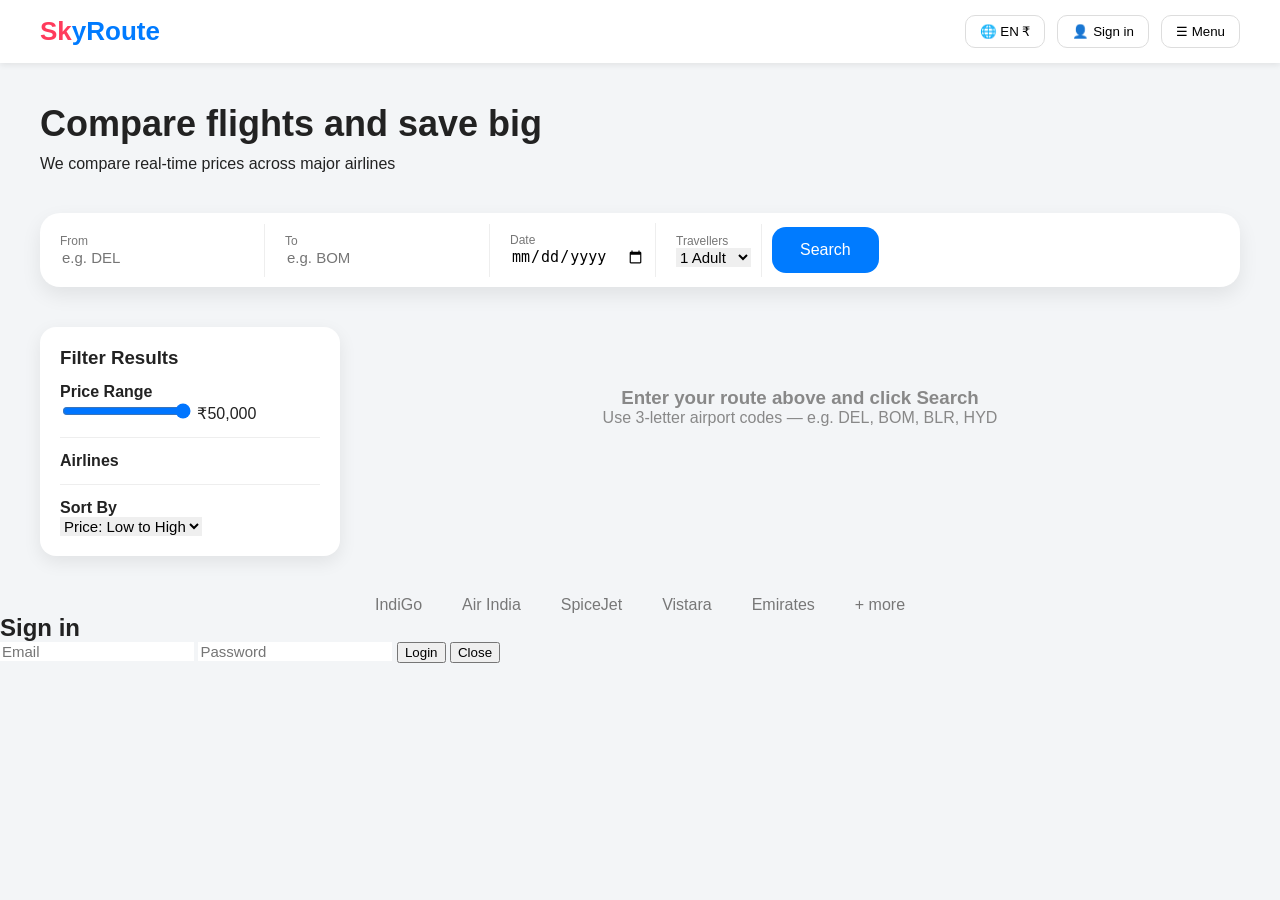
==== index.html @ 45a423fa "Add files via upload" ====
<!DOCTYPE html>
<html>
<head>
<title>SkyRoute Flight Comparison</title>
<link rel="stylesheet" href="style.css">
</head>

<body>

<!-- HEADER -->
<div class="header">

  <div class="logo">
    <span class="red">Sk</span><span class="blue">yRoute</span>
  </div>

  <div class="header-right">

    <button class="header-btn">🌐 EN ₹</button>
    <button class="header-btn" onclick="openLogin()">👤 Sign in</button>

    <div class="menu-section">
      <button class="header-btn">☰ Menu</button>
      <div class="menu-dropdown">
        <a href="#" onclick="showFav()">⭐ Favourites</a>
        <a href="#" onclick="showRecent()">🕒 Recently viewed</a>
        <a href="#">📖 My bookings</a>
      </div>
    </div>

  </div>
</div>


<!-- HERO TEXT -->
<div class="hero-text">
  <h1>Compare flights and save big</h1>
  <p>We compare real-time prices across major airlines</p>
</div>


<!-- SEARCH BAR -->
<div class="search-container">

  <div class="search-item">
    <span class="label">From</span>
    <input id="dep" placeholder="e.g. DEL">
  </div>

  <div class="search-item">
    <span class="label">To</span>
    <input id="arr" placeholder="e.g. BOM">
  </div>

  <div class="search-item">
    <span class="label">Date</span>
    <input type="date" id="dateInput">
  </div>

  <div class="search-item">
    <span class="label">Travellers</span>
    <select>
      <option>1 Adult</option>
      <option>2 Adults</option>
      <option>Family</option>
    </select>
  </div>

  <button class="search-btn" onclick="searchFlights()">Search</button>

</div>


<!-- SUMMARY BAR -->
<div id="summaryBar" class="summary-bar" style="display:none">
  <div>
    <span id="routeText"></span>
    <span id="resultCount"></span>
  </div>
  <div>
    <button onclick="quickSort('low')" class="sort-btn">Cheapest</button>
    <button onclick="quickSort('high')" class="sort-btn">Most Expensive</button>
  </div>
</div>


<!-- MAIN CONTENT LAYOUT -->
<div class="main-layout">

  <!-- FILTER SIDEBAR -->
  <div class="filters">

    <h3>Filter Results</h3>

    <label>Price Range</label>
    <input type="range" min="3000" max="50000" value="50000" id="priceRange" step="500">
    <span id="priceValue">₹50,000</span>

    <hr>

    <label>Airlines</label>
    <div id="airlineContainer"></div>

    <hr>

    <label>Sort By</label>
    <select id="sortFilter">
      <option value="low">Price: Low to High</option>
      <option value="high">Price: High to Low</option>
    </select>

  </div>

  <!-- RESULTS -->
  <div id="results" class="results">
    <div style="text-align:center; padding:60px; color:#888;">
      <h3>Enter your route above and click Search</h3>
      <p>Use 3-letter airport codes — e.g. DEL, BOM, BLR, HYD</p>
    </div>
  </div>

</div>


<!-- PARTNER LOGOS -->
<div class="partners">
  <span>IndiGo</span>
  <span>Air India</span>
  <span>SpiceJet</span>
  <span>Vistara</span>
  <span>Emirates</span>
  <span>+ more</span>
</div>


<!-- LOGIN MODAL -->
<div id="loginModal" class="modal">
  <div class="modal-box">
    <h2>Sign in</h2>
    <input placeholder="Email" type="email">
    <input placeholder="Password" type="password">
    <button class="login-btn">Login</button>
    <button onclick="closeLogin()" class="close-btn">Close</button>
  </div>
</div>


<script src="script.js"></script>

</body>
</html>
---- style.css ----
/* ===== GLOBAL ===== */

body{
font-family:Segoe UI, Arial;
margin:0;
background:#f3f5f7;
color:#222;
}

h1,h2,h3,p{
margin:0;
}

button{
cursor:pointer;
}

/* ===== HEADER ===== */

.header{
background:white;
display:flex;
justify-content:space-between;
align-items:center;
padding:15px 40px;
box-shadow:0 2px 6px rgba(0,0,0,0.08);
position:sticky;
top:0;
z-index:100;
}

.logo{
font-size:26px;
font-weight:bold;
}

.red{color:#ff3b5c;}
.blue{color:#007bff;}

.header-right{
display:flex;
gap:12px;
align-items:center;
}

.header-btn{
background:white;
border:1px solid #ddd;
padding:8px 14px;
border-radius:10px;
}

/* ===== MENU DROPDOWN ===== */

.menu-section{
position:relative;
}

.menu-dropdown{
display:none;
position:absolute;
right:0;
top:45px;
background:white;
box-shadow:0 8px 18px rgba(0,0,0,0.15);
border-radius:12px;
overflow:hidden;
min-width:200px;
}

.menu-dropdown a{
display:block;
padding:12px 16px;
text-decoration:none;
color:#333;
}

.menu-dropdown a:hover{
background:#f2f6ff;
}

.menu-section:hover .menu-dropdown{
display:block;
}

/* ===== HERO TEXT ===== */

.hero-text{
padding:40px;
}

.hero-text h1{
font-size:36px;
margin-bottom:10px;
}

/* ===== SEARCH BAR ===== */

.search-container{
background:white;
margin:0 40px;
border-radius:20px;
box-shadow:0 8px 20px rgba(0,0,0,0.08);
display:flex;
align-items:center;
padding:10px;
gap:10px;
}

.search-item{
display:flex;
flex-direction:column;
padding:10px;
border-right:1px solid #eee;
}

.search-item:last-child{
border-right:none;
}

.label{
font-size:12px;
color:#777;
}

input,select{
border:none;
outline:none;
font-size:15px;
}

.search-btn{
background:#007bff;
color:white;
border:none;
padding:14px 28px;
border-radius:14px;
font-size:16px;
}

/* ===== MAIN LAYOUT ===== */

.main-layout{
display:flex;
max-width:1200px;
margin:40px auto;
gap:20px;
}

/* ===== FILTER SIDEBAR ===== */

.filters{
width:260px;
background:white;
padding:20px;
border-radius:16px;
box-shadow:0 6px 18px rgba(0,0,0,0.08);
height:fit-content;
position:sticky;
top:100px;
}

.filters label{
font-weight:bold;
display:block;
margin-top:14px;
}

.filters hr{
margin:14px 0;
border:none;
border-top:1px solid #eee;
}

/* ===== SUMMARY BAR ===== */

.summary-bar{
background:white;
max-width:1200px;
margin:20px auto;
padding:15px 20px;
border-radius:14px;
box-shadow:0 4px 12px rgba(0,0,0,0.08);
display:flex;
justify-content:space-between;
align-items:center;
}

.sort-btn{
background:#eef2f7;
border:none;
padding:8px 14px;
border-radius:8px;
}

/* ===== RESULTS ===== */

.results{
flex:1;
}

/* ===== PREMIUM FLIGHT CARD ===== */

.flight-card{
background:white;
padding:22px;
border-radius:18px;
margin-bottom:16px;
display:flex;
justify-content:space-between;
align-items:center;
box-shadow:0 6px 18px rgba(0,0,0,0.08);
transition:0.2s;
}

.flight-card:hover{
transform:translateY(-3px);
}

/* airline block */

.flight-airline{
width:25%;
}

.flight-airline h3{
margin-bottom:4px;
}

/* timeline */

.flight-timeline{
display:flex;
align-items:center;
gap:15px;
width:45%;
justify-content:center;
}

.time{
font-size:22px;
font-weight:bold;
}

.airport{
font-size:12px;
color:#777;
}

.timeline-line{
text-align:center;
}

.line{
width:140px;
height:2px;
background:#ccc;
margin:6px 0;
position:relative;
}

.line:after{
content:"✈";
position:absolute;
right:-8px;
top:-8px;
font-size:14px;
}

.duration{
font-size:12px;
color:#777;
}

.stops{
font-size:12px;
color:#007bff;
}

/* price */

.flight-price{
text-align:right;
}

.price{
font-size:28px;
font-weight:bold;
margin-bottom:8px;
}

.deal-btn{
background:#007bff;
color:white;
padding:10px 18px;
border-radius:10px;
text-decoration:none;
display:inline-block;
}

/* ===== PARTNERS ===== */

.partners{
text-align:center;
margin-top:40px;
color:#777;
display:flex;
justify-content:center;
gap:40px;
}

/* ===== RESPONSIVE ===== */

@media(max-width:900px){

.main-layout{
flex-direction:column;
}

.filters{
width:100%;
position:static;
}

.flight-card{
flex-direction:column;
align-items:flex-start;
gap:15px;
}

.flight-timeline{
width:100%;
justify-content:space-between;
}

}
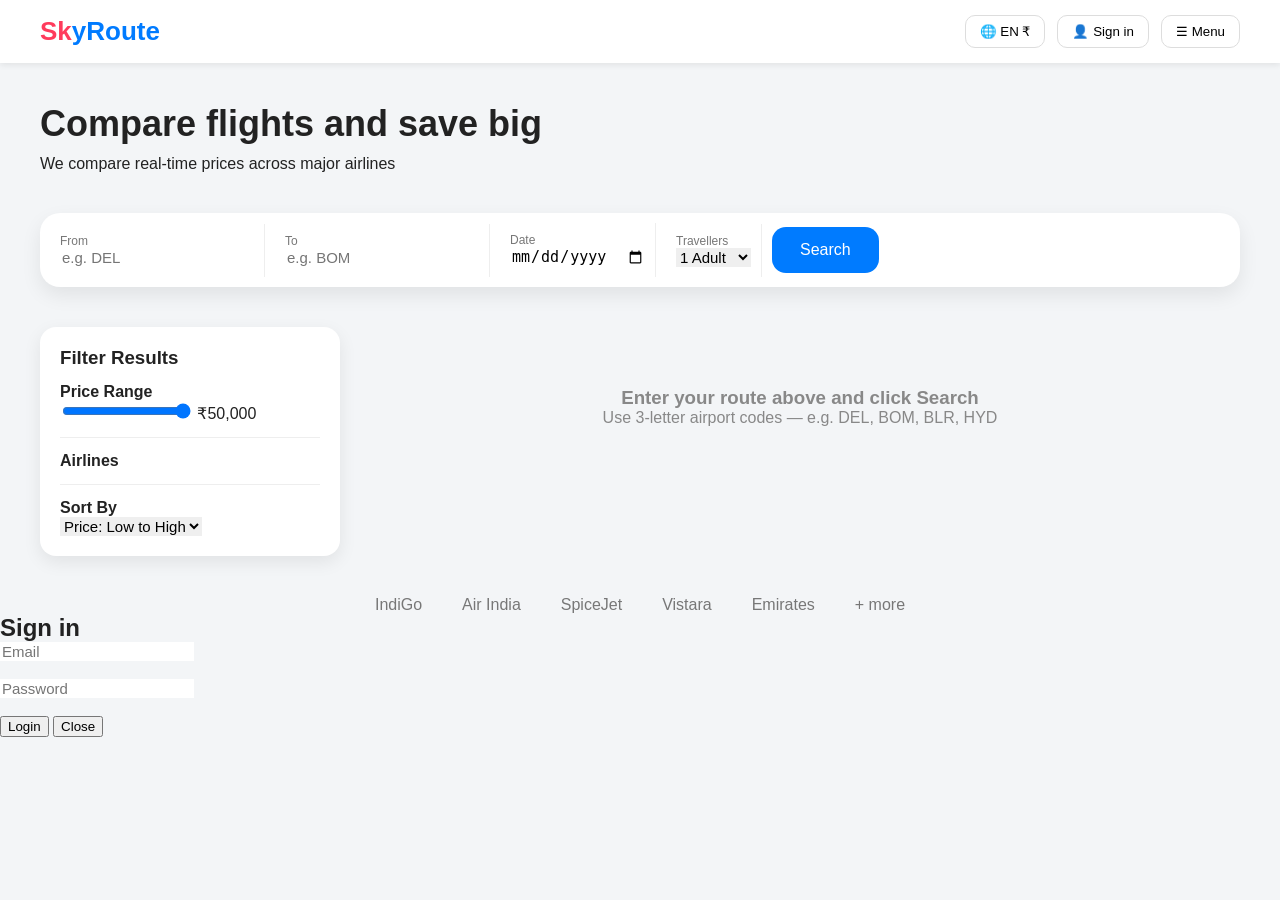
==== commit a7fe13e0: "Update index.html" ====
--- a/index.html
+++ b/index.html
@@ -4,59 +4,45 @@
 <title>SkyRoute Flight Comparison</title>
 <link rel="stylesheet" href="style.css">
 </head>
-
 <body>
 
 <!-- HEADER -->
 <div class="header">
-
-  <div class="logo">
-    <span class="red">Sk</span><span class="blue">yRoute</span>
-  </div>
-
+  <div class="logo"><span class="red">Sk</span><span class="blue">yRoute</span></div>
   <div class="header-right">
-
     <button class="header-btn">🌐 EN ₹</button>
     <button class="header-btn" onclick="openLogin()">👤 Sign in</button>
-
     <div class="menu-section">
-      <button class="header-btn">☰ Menu</button>
-      <div class="menu-dropdown">
-        <a href="#" onclick="showFav()">⭐ Favourites</a>
-        <a href="#" onclick="showRecent()">🕒 Recently viewed</a>
-        <a href="#">📖 My bookings</a>
+      <button class="header-btn" id="menuToggleBtn">☰ Menu</button>
+      <div class="menu-dropdown" id="menuDropdown">
+        <a href="favourites.html">⭐ Favourites</a>
+        <a href="recently_viewed.html">🕒 Recently viewed</a>
+        <a href="bookings.html">📖 My bookings</a>
       </div>
     </div>
-
   </div>
 </div>
 
-
-<!-- HERO TEXT -->
+<!-- HERO -->
 <div class="hero-text">
   <h1>Compare flights and save big</h1>
   <p>We compare real-time prices across major airlines</p>
 </div>
 
-
 <!-- SEARCH BAR -->
 <div class="search-container">
-
   <div class="search-item">
     <span class="label">From</span>
     <input id="dep" placeholder="e.g. DEL">
   </div>
-
   <div class="search-item">
     <span class="label">To</span>
     <input id="arr" placeholder="e.g. BOM">
   </div>
-
   <div class="search-item">
     <span class="label">Date</span>
     <input type="date" id="dateInput">
   </div>
-
   <div class="search-item">
     <span class="label">Travellers</span>
     <select>
@@ -65,11 +51,8 @@
       <option>Family</option>
     </select>
   </div>
-
   <button class="search-btn" onclick="searchFlights()">Search</button>
-
 </div>
-
 
 <!-- SUMMARY BAR -->
 <div id="summaryBar" class="summary-bar" style="display:none">
@@ -83,69 +66,48 @@
   </div>
 </div>
 
-
-<!-- MAIN CONTENT LAYOUT -->
+<!-- MAIN LAYOUT -->
 <div class="main-layout">
-
-  <!-- FILTER SIDEBAR -->
   <div class="filters">
-
     <h3>Filter Results</h3>
-
     <label>Price Range</label>
     <input type="range" min="3000" max="50000" value="50000" id="priceRange" step="500">
     <span id="priceValue">₹50,000</span>
-
     <hr>
-
     <label>Airlines</label>
     <div id="airlineContainer"></div>
-
     <hr>
-
     <label>Sort By</label>
     <select id="sortFilter">
       <option value="low">Price: Low to High</option>
       <option value="high">Price: High to Low</option>
     </select>
-
   </div>
-
-  <!-- RESULTS -->
   <div id="results" class="results">
-    <div style="text-align:center; padding:60px; color:#888;">
+    <div style="text-align:center;padding:60px;color:#888;">
       <h3>Enter your route above and click Search</h3>
       <p>Use 3-letter airport codes — e.g. DEL, BOM, BLR, HYD</p>
     </div>
   </div>
-
 </div>
 
-
-<!-- PARTNER LOGOS -->
+<!-- PARTNERS -->
 <div class="partners">
-  <span>IndiGo</span>
-  <span>Air India</span>
-  <span>SpiceJet</span>
-  <span>Vistara</span>
-  <span>Emirates</span>
-  <span>+ more</span>
+  <span>IndiGo</span><span>Air India</span><span>SpiceJet</span>
+  <span>Vistara</span><span>Emirates</span><span>+ more</span>
 </div>
-
 
 <!-- LOGIN MODAL -->
 <div id="loginModal" class="modal">
   <div class="modal-box">
     <h2>Sign in</h2>
-    <input placeholder="Email" type="email">
-    <input placeholder="Password" type="password">
+    <input placeholder="Email" type="email"><br><br>
+    <input placeholder="Password" type="password"><br><br>
     <button class="login-btn">Login</button>
     <button onclick="closeLogin()" class="close-btn">Close</button>
   </div>
 </div>
 
-
 <script src="script.js"></script>
-
 </body>
 </html>
--- a/style.css
+++ b/style.css
@@ -334,3 +334,18 @@
 }
 
 }
+/* ===== MENU DROPDOWN FIX ===== */
+
+/* hide dropdown by default - remove hover trigger */
+.menu-section:hover .menu-dropdown {
+    display: none;
+}
+
+/* show only when .open class is added by JS */
+.menu-dropdown.open {
+    display: block !important;
+}
+
+.menu-dropdown a {
+    cursor: pointer;
+}
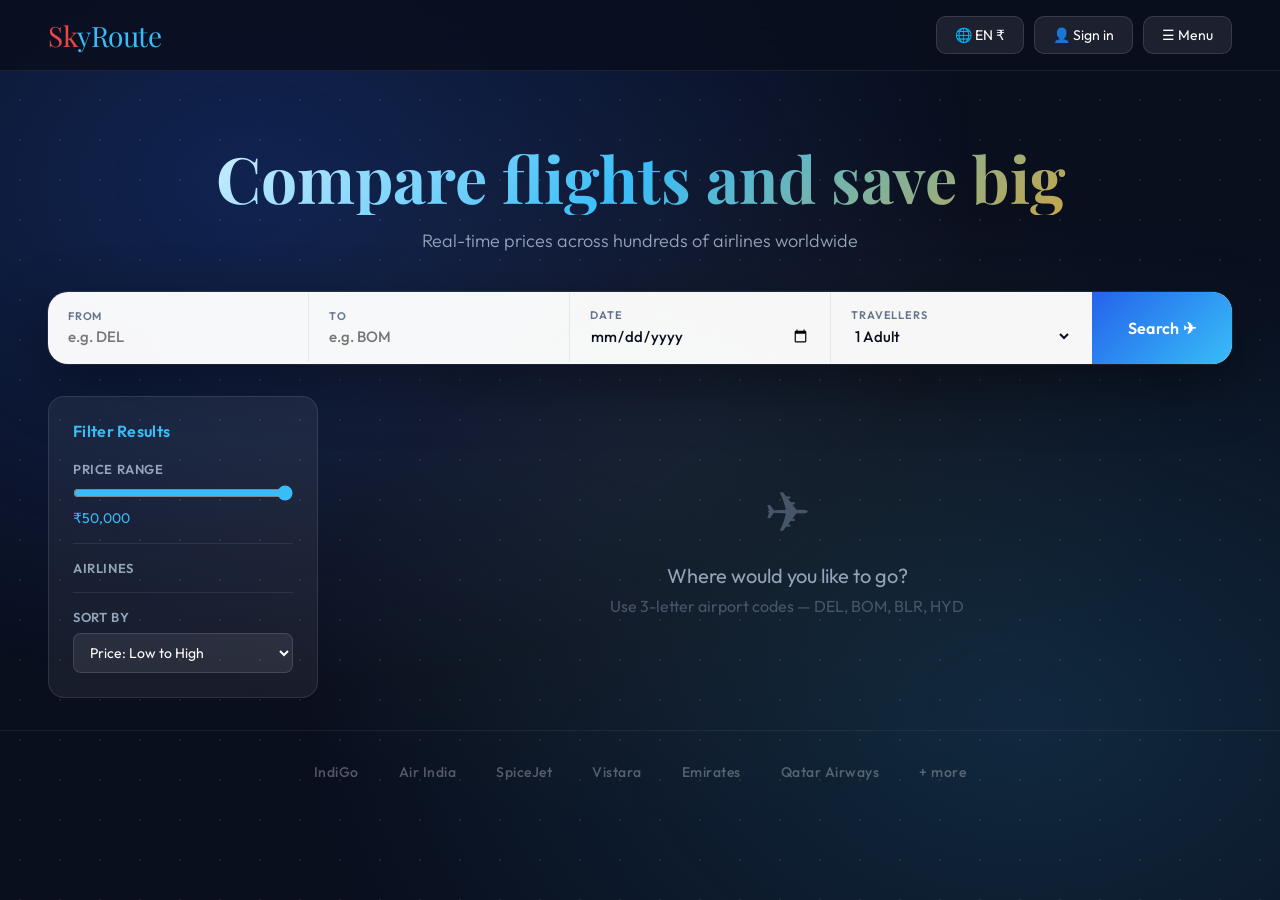
==== commit 8889cf09: "Enhance index.html with language selector and layout updates Updated the flight comparison page with" ====
--- a/index.html
+++ b/index.html
@@ -1,17 +1,29 @@
 <!DOCTYPE html>
 <html>
 <head>
-<title>SkyRoute Flight Comparison</title>
+<title>SkyRoute — Flight Comparison</title>
 <link rel="stylesheet" href="style.css">
 </head>
 <body>
 
-<!-- HEADER -->
 <div class="header">
   <div class="logo"><span class="red">Sk</span><span class="blue">yRoute</span></div>
   <div class="header-right">
-    <button class="header-btn">🌐 EN ₹</button>
-    <button class="header-btn" onclick="openLogin()">👤 Sign in</button>
+
+    <!-- LANGUAGE SELECTOR -->
+    <div class="lang-section">
+      <button class="header-btn" id="langToggleBtn">🌐 EN ₹</button>
+      <div class="lang-dropdown" id="langDropdown">
+        <a href="#" class="active" onclick="setLang('EN ₹')">🇮🇳 English · INR</a>
+        <a href="#" onclick="setLang('HI ₹')">🇮🇳 हिंदी · INR</a>
+        <a href="#" onclick="setLang('EN $')">🇺🇸 English · USD</a>
+        <a href="#" onclick="setLang('EN £')">🇬🇧 English · GBP</a>
+        <a href="#" onclick="setLang('EN €')">🇪🇺 English · EUR</a>
+      </div>
+    </div>
+
+    <button class="header-btn" onclick="location.href='signin.html'">👤 Sign in</button>
+
     <div class="menu-section">
       <button class="header-btn" id="menuToggleBtn">☰ Menu</button>
       <div class="menu-dropdown" id="menuDropdown">
@@ -20,16 +32,15 @@
         <a href="bookings.html">📖 My bookings</a>
       </div>
     </div>
+
   </div>
 </div>
 
-<!-- HERO -->
 <div class="hero-text">
   <h1>Compare flights and save big</h1>
-  <p>We compare real-time prices across major airlines</p>
+  <p>Real-time prices across hundreds of airlines worldwide</p>
 </div>
 
-<!-- SEARCH BAR -->
 <div class="search-container">
   <div class="search-item">
     <span class="label">From</span>
@@ -51,14 +62,13 @@
       <option>Family</option>
     </select>
   </div>
-  <button class="search-btn" onclick="searchFlights()">Search</button>
+  <button class="search-btn" onclick="searchFlights()">Search ✈</button>
 </div>
 
-<!-- SUMMARY BAR -->
 <div id="summaryBar" class="summary-bar" style="display:none">
   <div>
-    <span id="routeText"></span>
-    <span id="resultCount"></span>
+    <span id="routeText" style="font-weight:600"></span>
+    <span id="resultCount" style="color:#94a3b8"></span>
   </div>
   <div>
     <button onclick="quickSort('low')" class="sort-btn">Cheapest</button>
@@ -66,13 +76,12 @@
   </div>
 </div>
 
-<!-- MAIN LAYOUT -->
 <div class="main-layout">
   <div class="filters">
     <h3>Filter Results</h3>
     <label>Price Range</label>
     <input type="range" min="3000" max="50000" value="50000" id="priceRange" step="500">
-    <span id="priceValue">₹50,000</span>
+    <span id="priceValue" style="font-size:14px;color:#38bdf8;margin-top:4px;display:block">₹50,000</span>
     <hr>
     <label>Airlines</label>
     <div id="airlineContainer"></div>
@@ -83,29 +92,19 @@
       <option value="high">Price: High to Low</option>
     </select>
   </div>
+
   <div id="results" class="results">
-    <div style="text-align:center;padding:60px;color:#888;">
-      <h3>Enter your route above and click Search</h3>
-      <p>Use 3-letter airport codes — e.g. DEL, BOM, BLR, HYD</p>
+    <div style="text-align:center;padding:80px 20px;color:#475569;">
+      <div style="font-size:56px;margin-bottom:16px">✈</div>
+      <h3 style="color:#94a3b8;font-weight:400;font-size:20px">Where would you like to go?</h3>
+      <p style="color:#475569;margin-top:8px">Use 3-letter airport codes — DEL, BOM, BLR, HYD</p>
     </div>
   </div>
 </div>
 
-<!-- PARTNERS -->
 <div class="partners">
   <span>IndiGo</span><span>Air India</span><span>SpiceJet</span>
-  <span>Vistara</span><span>Emirates</span><span>+ more</span>
-</div>
-
-<!-- LOGIN MODAL -->
-<div id="loginModal" class="modal">
-  <div class="modal-box">
-    <h2>Sign in</h2>
-    <input placeholder="Email" type="email"><br><br>
-    <input placeholder="Password" type="password"><br><br>
-    <button class="login-btn">Login</button>
-    <button onclick="closeLogin()" class="close-btn">Close</button>
-  </div>
+  <span>Vistara</span><span>Emirates</span><span>Qatar Airways</span><span>+ more</span>
 </div>
 
 <script src="script.js"></script>
--- a/style.css
+++ b/style.css
@@ -1,351 +1,639 @@
-/* ===== GLOBAL ===== */
-
-body{
-font-family:Segoe UI, Arial;
-margin:0;
-background:#f3f5f7;
-color:#222;
-}
-
-h1,h2,h3,p{
-margin:0;
-}
-
-button{
-cursor:pointer;
+@import url('https://fonts.googleapis.com/css2?family=Outfit:wght@300;400;500;600;700&family=Playfair+Display:wght@700&display=swap');
+
+/* ===== VARIABLES ===== */
+:root {
+    --navy: #0a0f1e;
+    --navy2: #111827;
+    --blue: #2563eb;
+    --blue-light: #3b82f6;
+    --sky: #38bdf8;
+    --gold: #f59e0b;
+    --white: #ffffff;
+    --gray: #94a3b8;
+    --light: #f1f5f9;
+    --card-bg: rgba(255,255,255,0.97);
+    --shadow: 0 8px 32px rgba(0,0,0,0.12);
+    --radius: 16px;
+}
+
+* { margin: 0; padding: 0; box-sizing: border-box; }
+
+body {
+    font-family: 'Outfit', sans-serif;
+    background: var(--navy);
+    color: var(--white);
+    min-height: 100vh;
+    overflow-x: hidden;
+}
+
+/* ===== ANIMATED BACKGROUND ===== */
+body::before {
+    content: '';
+    position: fixed;
+    top: 0; left: 0;
+    width: 100%; height: 100%;
+    background:
+        radial-gradient(ellipse at 20% 20%, rgba(37,99,235,0.25) 0%, transparent 50%),
+        radial-gradient(ellipse at 80% 80%, rgba(56,189,248,0.15) 0%, transparent 50%),
+        radial-gradient(ellipse at 50% 50%, rgba(245,158,11,0.05) 0%, transparent 60%);
+    pointer-events: none;
+    z-index: 0;
+    animation: bgShift 12s ease-in-out infinite alternate;
+}
+
+@keyframes bgShift {
+    0% { opacity: 1; }
+    100% { opacity: 0.7; transform: scale(1.05); }
+}
+
+/* ===== FLOATING DOTS ===== */
+body::after {
+    content: '';
+    position: fixed;
+    top: 0; left: 0;
+    width: 100%; height: 100%;
+    background-image:
+        radial-gradient(circle, rgba(255,255,255,0.08) 1px, transparent 1px);
+    background-size: 40px 40px;
+    pointer-events: none;
+    z-index: 0;
 }
 
 /* ===== HEADER ===== */
-
-.header{
-background:white;
-display:flex;
-justify-content:space-between;
-align-items:center;
-padding:15px 40px;
-box-shadow:0 2px 6px rgba(0,0,0,0.08);
-position:sticky;
-top:0;
-z-index:100;
-}
-
-.logo{
-font-size:26px;
-font-weight:bold;
-}
-
-.red{color:#ff3b5c;}
-.blue{color:#007bff;}
-
-.header-right{
-display:flex;
-gap:12px;
-align-items:center;
-}
-
-.header-btn{
-background:white;
-border:1px solid #ddd;
-padding:8px 14px;
-border-radius:10px;
-}
-
-/* ===== MENU DROPDOWN ===== */
-
-.menu-section{
-position:relative;
-}
-
-.menu-dropdown{
-display:none;
-position:absolute;
-right:0;
-top:45px;
-background:white;
-box-shadow:0 8px 18px rgba(0,0,0,0.15);
-border-radius:12px;
-overflow:hidden;
-min-width:200px;
-}
-
-.menu-dropdown a{
-display:block;
-padding:12px 16px;
-text-decoration:none;
-color:#333;
-}
-
-.menu-dropdown a:hover{
-background:#f2f6ff;
-}
-
-.menu-section:hover .menu-dropdown{
-display:block;
-}
-
-/* ===== HERO TEXT ===== */
-
-.hero-text{
-padding:40px;
-}
-
-.hero-text h1{
-font-size:36px;
-margin-bottom:10px;
-}
-
-/* ===== SEARCH BAR ===== */
-
-.search-container{
-background:white;
-margin:0 40px;
-border-radius:20px;
-box-shadow:0 8px 20px rgba(0,0,0,0.08);
-display:flex;
-align-items:center;
-padding:10px;
-gap:10px;
-}
-
-.search-item{
-display:flex;
-flex-direction:column;
-padding:10px;
-border-right:1px solid #eee;
-}
-
-.search-item:last-child{
-border-right:none;
-}
-
-.label{
-font-size:12px;
-color:#777;
-}
-
-input,select{
-border:none;
-outline:none;
-font-size:15px;
-}
-
-.search-btn{
-background:#007bff;
-color:white;
-border:none;
-padding:14px 28px;
-border-radius:14px;
-font-size:16px;
-}
+.header {
+    position: sticky;
+    top: 0;
+    z-index: 100;
+    display: flex;
+    justify-content: space-between;
+    align-items: center;
+    padding: 16px 48px;
+    background: rgba(10,15,30,0.85);
+    backdrop-filter: blur(20px);
+    border-bottom: 1px solid rgba(255,255,255,0.08);
+}
+
+.logo {
+    font-family: 'Playfair Display', serif;
+    font-size: 28px;
+    letter-spacing: -0.5px;
+}
+
+.red { color: #ef4444; }
+.blue { color: var(--sky); }
+
+.header-right {
+    display: flex;
+    gap: 10px;
+    align-items: center;
+}
+
+.header-btn {
+    background: rgba(255,255,255,0.08);
+    border: 1px solid rgba(255,255,255,0.12);
+    color: var(--white);
+    padding: 9px 18px;
+    border-radius: 10px;
+    cursor: pointer;
+    font-family: 'Outfit', sans-serif;
+    font-size: 14px;
+    transition: all 0.2s;
+}
+
+.header-btn:hover {
+    background: rgba(255,255,255,0.15);
+    border-color: rgba(255,255,255,0.25);
+}
+
+/* ===== LANGUAGE DROPDOWN ===== */
+.lang-section {
+    position: relative;
+}
+
+.lang-dropdown {
+    display: none;
+    position: absolute;
+    right: 0;
+    top: 45px;
+    background: var(--navy2);
+    border: 1px solid rgba(255,255,255,0.1);
+    border-radius: 12px;
+    overflow: hidden;
+    min-width: 160px;
+    z-index: 999;
+    box-shadow: 0 12px 32px rgba(0,0,0,0.4);
+}
+
+.lang-dropdown a {
+    display: block;
+    padding: 11px 16px;
+    color: var(--gray);
+    text-decoration: none;
+    font-size: 14px;
+    transition: 0.15s;
+    border-bottom: 1px solid rgba(255,255,255,0.06);
+}
+
+.lang-dropdown a:last-child { border-bottom: none; }
+.lang-dropdown a:hover { background: rgba(255,255,255,0.07); color: var(--white); }
+.lang-dropdown a.active { color: var(--sky); }
+
+/* ===== MENU SECTION ===== */
+.menu-section { position: relative; }
+
+.menu-section:hover .menu-dropdown { display: none; }
+
+.menu-dropdown {
+    display: none;
+    position: absolute;
+    right: 0;
+    top: 45px;
+    background: var(--navy2);
+    border: 1px solid rgba(255,255,255,0.1);
+    border-radius: 14px;
+    overflow: hidden;
+    min-width: 210px;
+    z-index: 999;
+    box-shadow: 0 12px 32px rgba(0,0,0,0.4);
+}
+
+.menu-dropdown a {
+    display: block;
+    padding: 13px 18px;
+    text-decoration: none;
+    color: var(--gray);
+    border-bottom: 1px solid rgba(255,255,255,0.06);
+    transition: 0.15s;
+    font-size: 14px;
+}
+
+.menu-dropdown a:last-child { border-bottom: none; }
+.menu-dropdown a:hover { background: rgba(255,255,255,0.07); color: var(--white); padding-left: 22px; }
+
+/* ===== HERO ===== */
+.hero-text {
+    position: relative;
+    z-index: 1;
+    padding: 70px 48px 40px;
+    text-align: center;
+}
+
+.hero-text h1 {
+    font-family: 'Playfair Display', serif;
+    font-size: clamp(36px, 5vw, 64px);
+    line-height: 1.15;
+    background: linear-gradient(135deg, #ffffff 0%, var(--sky) 50%, var(--gold) 100%);
+    -webkit-background-clip: text;
+    -webkit-text-fill-color: transparent;
+    background-clip: text;
+    margin-bottom: 14px;
+}
+
+.hero-text p {
+    color: var(--gray);
+    font-size: 18px;
+    font-weight: 300;
+}
+
+/* ===== SEARCH CONTAINER ===== */
+.search-container {
+    position: relative;
+    z-index: 1;
+    display: flex;
+    align-items: center;
+    gap: 0;
+    background: rgba(255,255,255,0.97);
+    margin: 0 48px;
+    border-radius: 20px;
+    box-shadow: 0 20px 60px rgba(0,0,0,0.4), 0 0 0 1px rgba(255,255,255,0.1);
+    overflow: hidden;
+    color: var(--navy);
+}
+
+.search-item {
+    display: flex;
+    flex-direction: column;
+    padding: 16px 20px;
+    flex: 1;
+    border-right: 1px solid #e2e8f0;
+}
+
+.search-item:last-of-type { border-right: none; }
+
+.label {
+    font-size: 11px;
+    font-weight: 600;
+    color: #64748b;
+    text-transform: uppercase;
+    letter-spacing: 0.8px;
+    margin-bottom: 4px;
+}
+
+.search-item input,
+.search-item select {
+    border: none;
+    outline: none;
+    font-size: 15px;
+    font-family: 'Outfit', sans-serif;
+    color: var(--navy);
+    background: transparent;
+    font-weight: 500;
+}
+
+.search-btn {
+    background: linear-gradient(135deg, var(--blue) 0%, var(--sky) 100%);
+    color: white;
+    border: none;
+    padding: 0 36px;
+    height: 100%;
+    min-height: 72px;
+    font-size: 16px;
+    font-weight: 600;
+    font-family: 'Outfit', sans-serif;
+    cursor: pointer;
+    transition: all 0.2s;
+    letter-spacing: 0.3px;
+}
+
+.search-btn:hover {
+    background: linear-gradient(135deg, #1d4ed8 0%, #0ea5e9 100%);
+    transform: scale(1.02);
+}
+
+/* ===== SUMMARY BAR ===== */
+.summary-bar {
+    position: relative;
+    z-index: 1;
+    display: flex;
+    justify-content: space-between;
+    align-items: center;
+    margin: 24px 48px 0;
+    padding: 14px 20px;
+    background: rgba(255,255,255,0.06);
+    border: 1px solid rgba(255,255,255,0.1);
+    border-radius: 12px;
+    color: var(--white);
+    font-size: 14px;
+}
+
+.sort-btn {
+    background: rgba(255,255,255,0.1);
+    border: 1px solid rgba(255,255,255,0.15);
+    color: var(--white);
+    padding: 7px 16px;
+    border-radius: 8px;
+    cursor: pointer;
+    font-family: 'Outfit', sans-serif;
+    font-size: 13px;
+    margin-left: 8px;
+    transition: 0.2s;
+}
+
+.sort-btn:hover { background: rgba(255,255,255,0.2); }
 
 /* ===== MAIN LAYOUT ===== */
-
-.main-layout{
-display:flex;
-max-width:1200px;
-margin:40px auto;
-gap:20px;
+.main-layout {
+    position: relative;
+    z-index: 1;
+    display: flex;
+    max-width: 1300px;
+    margin: 32px auto;
+    gap: 24px;
+    padding: 0 48px;
 }
 
 /* ===== FILTER SIDEBAR ===== */
-
-.filters{
-width:260px;
-background:white;
-padding:20px;
-border-radius:16px;
-box-shadow:0 6px 18px rgba(0,0,0,0.08);
-height:fit-content;
-position:sticky;
-top:100px;
-}
-
-.filters label{
-font-weight:bold;
-display:block;
-margin-top:14px;
-}
-
-.filters hr{
-margin:14px 0;
-border:none;
-border-top:1px solid #eee;
-}
-
-/* ===== SUMMARY BAR ===== */
-
-.summary-bar{
-background:white;
-max-width:1200px;
-margin:20px auto;
-padding:15px 20px;
-border-radius:14px;
-box-shadow:0 4px 12px rgba(0,0,0,0.08);
-display:flex;
-justify-content:space-between;
-align-items:center;
-}
-
-.sort-btn{
-background:#eef2f7;
-border:none;
-padding:8px 14px;
-border-radius:8px;
+.filters {
+    width: 270px;
+    background: rgba(255,255,255,0.06);
+    border: 1px solid rgba(255,255,255,0.1);
+    padding: 24px;
+    border-radius: var(--radius);
+    height: fit-content;
+    position: sticky;
+    top: 90px;
+    color: var(--white);
+}
+
+.filters h3 {
+    font-size: 16px;
+    font-weight: 600;
+    margin-bottom: 20px;
+    color: var(--sky);
+    letter-spacing: 0.3px;
+}
+
+.filters label {
+    font-weight: 600;
+    display: block;
+    margin-top: 16px;
+    font-size: 13px;
+    text-transform: uppercase;
+    letter-spacing: 0.6px;
+    color: var(--gray);
+}
+
+.filters hr {
+    margin: 16px 0;
+    border: none;
+    border-top: 1px solid rgba(255,255,255,0.08);
+}
+
+.filters input[type="range"] {
+    width: 100%;
+    margin-top: 8px;
+    accent-color: var(--sky);
+}
+
+.filters select {
+    background: rgba(255,255,255,0.08);
+    border: 1px solid rgba(255,255,255,0.12);
+    color: var(--white);
+    padding: 9px 12px;
+    border-radius: 8px;
+    width: 100%;
+    margin-top: 8px;
+    font-family: 'Outfit', sans-serif;
+    font-size: 14px;
+}
+
+#airlineContainer div {
+    padding: 6px 0;
+    font-size: 14px;
+    color: var(--gray);
+}
+
+#airlineContainer input[type="checkbox"] {
+    accent-color: var(--sky);
+    margin-right: 8px;
 }
 
 /* ===== RESULTS ===== */
-
-.results{
-flex:1;
-}
-
-/* ===== PREMIUM FLIGHT CARD ===== */
-
-.flight-card{
-background:white;
-padding:22px;
-border-radius:18px;
-margin-bottom:16px;
-display:flex;
-justify-content:space-between;
-align-items:center;
-box-shadow:0 6px 18px rgba(0,0,0,0.08);
-transition:0.2s;
-}
-
-.flight-card:hover{
-transform:translateY(-3px);
-}
-
-/* airline block */
-
-.flight-airline{
-width:25%;
-}
-
-.flight-airline h3{
-margin-bottom:4px;
-}
-
-/* timeline */
-
-.flight-timeline{
-display:flex;
-align-items:center;
-gap:15px;
-width:45%;
-justify-content:center;
-}
-
-.time{
-font-size:22px;
-font-weight:bold;
-}
-
-.airport{
-font-size:12px;
-color:#777;
-}
-
-.timeline-line{
-text-align:center;
-}
-
-.line{
-width:140px;
-height:2px;
-background:#ccc;
-margin:6px 0;
-position:relative;
-}
-
-.line:after{
-content:"✈";
-position:absolute;
-right:-8px;
-top:-8px;
-font-size:14px;
-}
-
-.duration{
-font-size:12px;
-color:#777;
-}
-
-.stops{
-font-size:12px;
-color:#007bff;
-}
-
-/* price */
-
-.flight-price{
-text-align:right;
-}
-
-.price{
-font-size:28px;
-font-weight:bold;
-margin-bottom:8px;
-}
-
-.deal-btn{
-background:#007bff;
-color:white;
-padding:10px 18px;
-border-radius:10px;
-text-decoration:none;
-display:inline-block;
-}
+.results { flex: 1; }
+
+/* ===== FLIGHT CARD ===== */
+.flight-card {
+    background: var(--card-bg);
+    padding: 22px 24px;
+    border-radius: var(--radius);
+    margin-bottom: 16px;
+    display: flex;
+    justify-content: space-between;
+    align-items: center;
+    box-shadow: var(--shadow);
+    color: var(--navy);
+    transition: transform 0.2s, box-shadow 0.2s;
+    gap: 16px;
+}
+
+.flight-card:hover {
+    transform: translateY(-3px);
+    box-shadow: 0 16px 40px rgba(0,0,0,0.2);
+}
+
+.flight-airline {
+    display: flex;
+    align-items: center;
+    gap: 12px;
+    width: 22%;
+}
+
+.airline-logo {
+    width: 44px;
+    height: 44px;
+    object-fit: contain;
+    border-radius: 8px;
+    border: 1px solid #e2e8f0;
+    padding: 4px;
+    background: white;
+}
+
+.flight-airline h3 {
+    font-size: 15px;
+    font-weight: 600;
+    color: var(--navy);
+    margin-bottom: 2px;
+}
+
+.flight-timeline {
+    display: flex;
+    align-items: center;
+    gap: 14px;
+    flex: 1;
+    justify-content: center;
+}
+
+.time-block { text-align: center; }
+
+.time {
+    font-size: 22px;
+    font-weight: 700;
+    color: var(--navy);
+    line-height: 1;
+}
+
+.airport {
+    font-size: 12px;
+    color: #64748b;
+    margin-top: 2px;
+    font-weight: 500;
+}
+
+.timeline-line { text-align: center; flex: 1; }
+
+.line {
+    height: 2px;
+    background: linear-gradient(90deg, var(--blue-light), var(--sky));
+    margin: 6px 0;
+    border-radius: 2px;
+    position: relative;
+}
+
+.line::after {
+    content: "✈";
+    position: absolute;
+    right: -6px;
+    top: -9px;
+    font-size: 14px;
+    color: var(--blue);
+}
+
+.duration { font-size: 12px; color: #64748b; }
+.stops { font-size: 12px; font-weight: 600; margin-top: 2px; }
+
+.flight-price {
+    text-align: right;
+    min-width: 130px;
+}
+
+.price {
+    font-size: 26px;
+    font-weight: 700;
+    color: var(--navy);
+    line-height: 1;
+    margin-bottom: 10px;
+}
+
+.deal-btn {
+    background: linear-gradient(135deg, var(--blue) 0%, var(--sky) 100%);
+    color: white;
+    padding: 9px 18px;
+    border-radius: 10px;
+    text-decoration: none;
+    font-size: 14px;
+    font-weight: 600;
+    display: inline-block;
+    transition: 0.2s;
+}
+
+.deal-btn:hover { opacity: 0.9; transform: scale(1.03); }
+
+/* ===== FAVOURITE / REMOVE BUTTONS ===== */
+.fav-btn {
+    background: transparent;
+    border: 1px solid #e2e8f0;
+    padding: 7px 11px;
+    border-radius: 9px;
+    cursor: pointer;
+    font-size: 15px;
+    transition: 0.2s;
+}
+
+.fav-btn:hover, .fav-btn.faved {
+    background: #fff0f5;
+    border-color: #fda4af;
+}
+
+.remove-btn {
+    background: transparent;
+    border: 1px solid #e2e8f0;
+    padding: 7px 11px;
+    border-radius: 9px;
+    cursor: pointer;
+    color: #94a3b8;
+    font-size: 12px;
+    transition: 0.2s;
+}
+
+.remove-btn:hover { border-color: #ef4444; color: #ef4444; }
 
 /* ===== PARTNERS ===== */
-
-.partners{
-text-align:center;
-margin-top:40px;
-color:#777;
-display:flex;
-justify-content:center;
-gap:40px;
-}
+.partners {
+    position: relative;
+    z-index: 1;
+    text-align: center;
+    padding: 32px 48px;
+    display: flex;
+    justify-content: center;
+    gap: 40px;
+    color: rgba(255,255,255,0.3);
+    font-size: 14px;
+    font-weight: 500;
+    border-top: 1px solid rgba(255,255,255,0.06);
+    margin-top: 20px;
+    letter-spacing: 0.5px;
+}
+
+/* ===== SKELETON ===== */
+.skeleton {
+    height: 110px;
+    background: rgba(255,255,255,0.06);
+    margin-bottom: 16px;
+    border-radius: var(--radius);
+    animation: shimmer 1.4s infinite;
+    border: 1px solid rgba(255,255,255,0.08);
+}
+
+@keyframes shimmer {
+    0% { opacity: 0.5; }
+    50% { opacity: 1; }
+    100% { opacity: 0.5; }
+}
+
+/* ===== MODAL ===== */
+.modal {
+    display: none;
+    position: fixed;
+    top: 0; left: 0;
+    width: 100%; height: 100%;
+    background: rgba(0,0,0,0.7);
+    backdrop-filter: blur(6px);
+    z-index: 9999;
+    justify-content: center;
+    align-items: center;
+}
+
+.modal-box {
+    background: var(--navy2);
+    border: 1px solid rgba(255,255,255,0.12);
+    border-radius: 20px;
+    padding: 40px;
+    width: 100%;
+    max-width: 420px;
+    box-shadow: 0 24px 64px rgba(0,0,0,0.6);
+}
+
+/* ===== PAGE CONTAINER ===== */
+.page-container {
+    position: relative;
+    z-index: 1;
+    max-width: 1000px;
+    margin: 40px auto;
+    padding: 0 48px;
+}
+
+.page-header {
+    display: flex;
+    align-items: center;
+    gap: 16px;
+    margin-bottom: 30px;
+    flex-wrap: wrap;
+}
+
+.page-header h2 {
+    font-family: 'Playfair Display', serif;
+    font-size: 28px;
+    color: var(--white);
+    margin: 0;
+}
+
+.page-header p { margin: 0; color: var(--gray); font-size: 14px; flex: 1; }
+
+.clear-btn {
+    background: transparent;
+    border: 1px solid rgba(239,68,68,0.4);
+    padding: 8px 16px;
+    border-radius: 9px;
+    cursor: pointer;
+    color: #ef4444;
+    font-size: 13px;
+    font-family: 'Outfit', sans-serif;
+    transition: 0.2s;
+}
+
+.clear-btn:hover { background: rgba(239,68,68,0.1); }
+
+/* ===== EMPTY STATE ===== */
+.empty-state {
+    text-align: center;
+    padding: 80px 20px;
+    color: var(--gray);
+}
+
+.empty-state p { font-size: 17px; margin-bottom: 8px; }
 
 /* ===== RESPONSIVE ===== */
-
-@media(max-width:900px){
-
-.main-layout{
-flex-direction:column;
-}
-
-.filters{
-width:100%;
-position:static;
-}
-
-.flight-card{
-flex-direction:column;
-align-items:flex-start;
-gap:15px;
-}
-
-.flight-timeline{
-width:100%;
-justify-content:space-between;
-}
-
-}
-/* ===== MENU DROPDOWN FIX ===== */
-
-/* hide dropdown by default - remove hover trigger */
-.menu-section:hover .menu-dropdown {
-    display: none;
-}
-
-/* show only when .open class is added by JS */
-.menu-dropdown.open {
-    display: block !important;
-}
-
-.menu-dropdown a {
-    cursor: pointer;
-}
+@media(max-width: 900px){
+    .header { padding: 14px 20px; }
+    .hero-text { padding: 40px 20px 24px; }
+    .search-container { margin: 0 20px; flex-direction: column; border-radius: 16px; }
+    .search-item { border-right: none; border-bottom: 1px solid #e2e8f0; }
+    .search-btn { width: 100%; min-height: 52px; }
+    .main-layout { flex-direction: column; padding: 0 20px; }
+    .filters { width: 100%; position: static; }
+    .flight-card { flex-direction: column; align-items: flex-start; }
+    .flight-timeline { width: 100%; }
+    .flight-price { text-align: left; }
+    .partners { padding: 24px 20px; gap: 20px; flex-wrap: wrap; }
+    .page-container { padding: 0 20px; }
+}
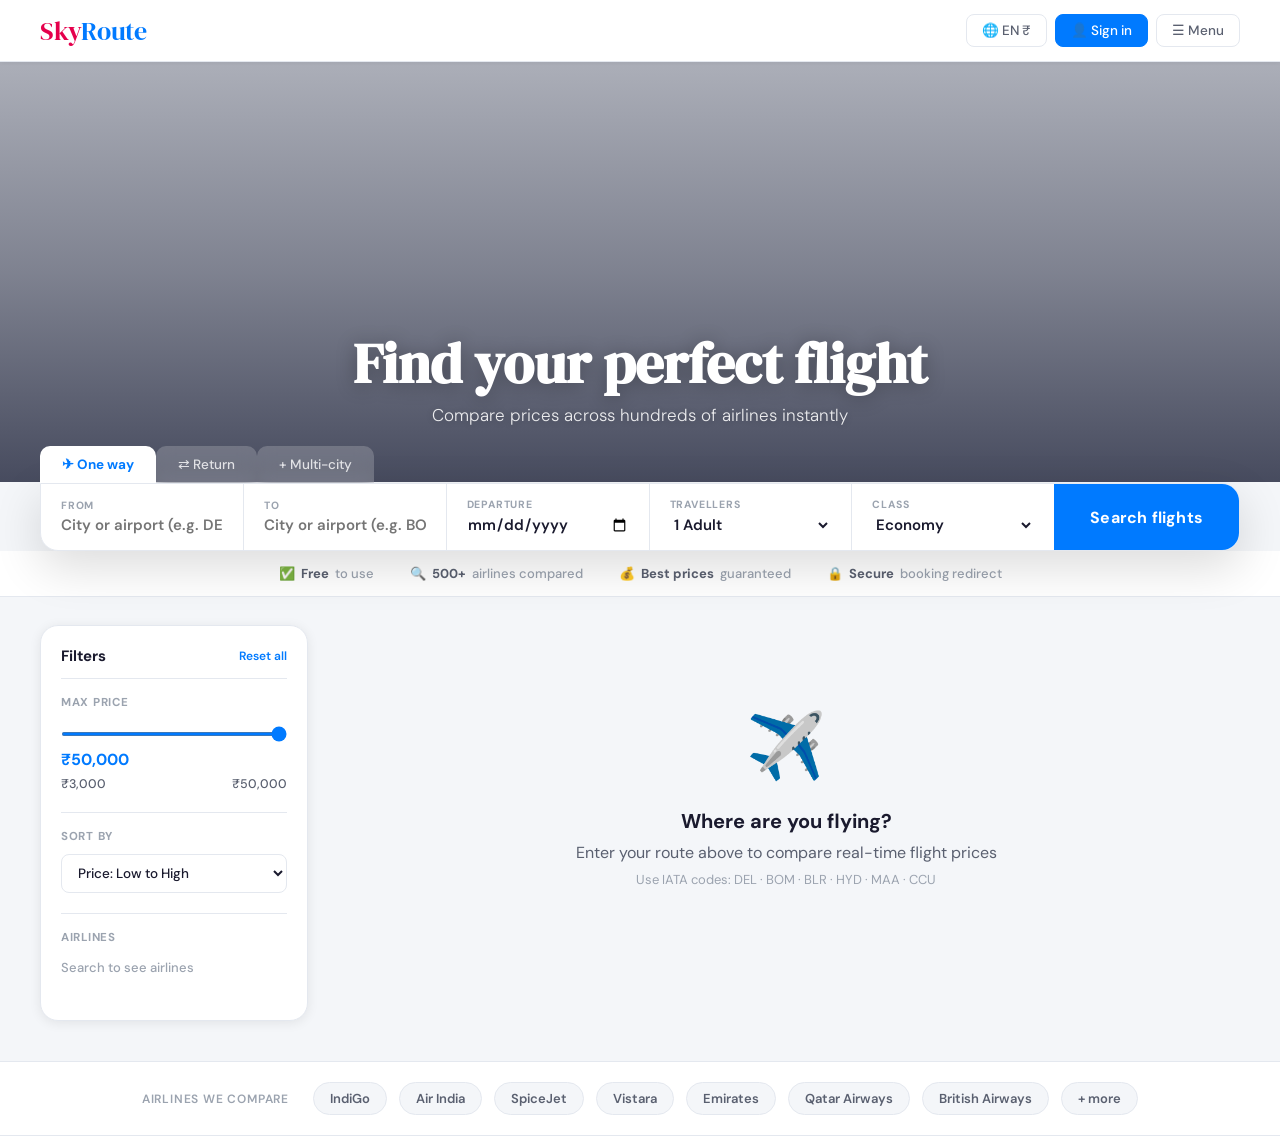
==== commit 534a6808: "Revise index.html for better layout and features Updated the HTML structure and content for improved" ====
--- a/index.html
+++ b/index.html
@@ -1,16 +1,17 @@
 <!DOCTYPE html>
-<html>
+<html lang="en">
 <head>
-<title>SkyRoute — Flight Comparison</title>
+<meta charset="UTF-8">
+<meta name="viewport" content="width=device-width, initial-scale=1.0">
+<title>SkyRoute — Compare Flights</title>
 <link rel="stylesheet" href="style.css">
 </head>
 <body>
 
+<!-- HEADER -->
 <div class="header">
-  <div class="logo"><span class="red">Sk</span><span class="blue">yRoute</span></div>
+  <div class="logo"><span class="red">Sky</span><span class="blue">Route</span></div>
   <div class="header-right">
-
-    <!-- LANGUAGE SELECTOR -->
     <div class="lang-section">
       <button class="header-btn" id="langToggleBtn">🌐 EN ₹</button>
       <div class="lang-dropdown" id="langDropdown">
@@ -21,9 +22,7 @@
         <a href="#" onclick="setLang('EN €')">🇪🇺 English · EUR</a>
       </div>
     </div>
-
-    <button class="header-btn" onclick="location.href='signin.html'">👤 Sign in</button>
-
+    <button class="header-btn primary" onclick="location.href='signin.html'">👤 Sign in</button>
     <div class="menu-section">
       <button class="header-btn" id="menuToggleBtn">☰ Menu</button>
       <div class="menu-dropdown" id="menuDropdown">
@@ -32,81 +31,156 @@
         <a href="bookings.html">📖 My bookings</a>
       </div>
     </div>
+  </div>
+</div>
+
+<!-- HERO -->
+<div class="hero">
+  <div class="hero-bg"></div>
+  <div class="hero-text">
+    <h1>Find your perfect flight</h1>
+    <p>Compare prices across hundreds of airlines instantly</p>
+  </div>
+</div>
+
+<!-- SEARCH BAR -->
+<div class="search-wrapper">
+  <div class="search-tabs">
+    <button class="search-tab active" onclick="setTab('oneway')">✈ One way</button>
+    <button class="search-tab" onclick="setTab('return')">⇄ Return</button>
+    <button class="search-tab" onclick="setTab('multi')">+ Multi-city</button>
+  </div>
+  <div class="search-container">
+    <div class="search-item">
+      <span class="label">From</span>
+      <input id="dep" placeholder="City or airport (e.g. DEL)">
+    </div>
+    <div class="search-item">
+      <span class="label">To</span>
+      <input id="arr" placeholder="City or airport (e.g. BOM)">
+    </div>
+    <div class="search-item">
+      <span class="label">Departure</span>
+      <input type="date" id="dateInput">
+    </div>
+    <div class="search-item">
+      <span class="label">Travellers</span>
+      <select>
+        <option>1 Adult</option>
+        <option>2 Adults</option>
+        <option>1 Adult, 1 Child</option>
+        <option>Family (2+2)</option>
+      </select>
+    </div>
+    <div class="search-item">
+      <span class="label">Class</span>
+      <select>
+        <option>Economy</option>
+        <option>Premium Economy</option>
+        <option>Business</option>
+        <option>First Class</option>
+      </select>
+    </div>
+    <button class="search-btn" onclick="searchFlights()">Search flights</button>
+  </div>
+</div>
+
+<!-- TRUST BAR -->
+<div class="trust-bar">
+  <span>✅ <strong>Free</strong> to use</span>
+  <span>🔍 <strong>500+</strong> airlines compared</span>
+  <span>💰 <strong>Best prices</strong> guaranteed</span>
+  <span>🔒 <strong>Secure</strong> booking redirect</span>
+</div>
+
+<!-- MAIN LAYOUT -->
+<div class="main-layout">
+
+  <!-- FILTERS -->
+  <div class="filters">
+    <div class="filter-title">
+      Filters
+      <button onclick="resetFilters()">Reset all</button>
+    </div>
+
+    <div class="filter-section">
+      <div class="filter-section-title">Max Price</div>
+      <input type="range" min="3000" max="50000" value="50000" id="priceRange" step="500">
+      <span id="priceValue">₹50,000</span>
+      <div class="price-labels"><span>₹3,000</span><span>₹50,000</span></div>
+    </div>
+
+    <hr class="filter-divider">
+
+    <div class="filter-section">
+      <div class="filter-section-title">Sort By</div>
+      <select id="sortFilter" onchange="setSortPill(this.value)">
+        <option value="low">Price: Low to High</option>
+        <option value="high">Price: High to Low</option>
+      </select>
+    </div>
+
+    <hr class="filter-divider">
+
+    <div class="filter-section">
+      <div class="filter-section-title">Airlines</div>
+      <div id="airlineContainer">
+        <div style="color:#9ba3af;font-size:13px">Search to see airlines</div>
+      </div>
+    </div>
+  </div>
+
+  <!-- RESULTS -->
+  <div class="results-col">
+
+    <!-- TOP BAR -->
+    <div class="results-topbar" id="summaryBar" style="display:none">
+      <div class="results-count">
+        <span id="routeText" style="font-weight:700;color:#1a1a2e"></span>
+        &nbsp;&nbsp;
+        <span id="resultCount"></span>
+      </div>
+      <div class="sort-pills">
+        <button class="sort-pill active" data-sort="low" onclick="setSortPill('low')">Cheapest</button>
+        <button class="sort-pill" data-sort="high" onclick="setSortPill('high')">Most expensive</button>
+      </div>
+    </div>
+
+    <!-- FLIGHT RESULTS -->
+    <div id="results">
+      <div class="empty-state" style="border:none;background:transparent">
+        <div style="font-size:64px;margin-bottom:20px">✈️</div>
+        <p style="font-size:20px;font-weight:700;color:#1a1a2e">Where are you flying?</p>
+        <p style="margin-top:8px">Enter your route above to compare real-time flight prices</p>
+        <p style="margin-top:6px;font-size:13px;color:#9ba3af">Use IATA codes: DEL · BOM · BLR · HYD · MAA · CCU</p>
+      </div>
+    </div>
 
   </div>
 </div>
 
-<div class="hero-text">
-  <h1>Compare flights and save big</h1>
-  <p>Real-time prices across hundreds of airlines worldwide</p>
-</div>
-
-<div class="search-container">
-  <div class="search-item">
-    <span class="label">From</span>
-    <input id="dep" placeholder="e.g. DEL">
-  </div>
-  <div class="search-item">
-    <span class="label">To</span>
-    <input id="arr" placeholder="e.g. BOM">
-  </div>
-  <div class="search-item">
-    <span class="label">Date</span>
-    <input type="date" id="dateInput">
-  </div>
-  <div class="search-item">
-    <span class="label">Travellers</span>
-    <select>
-      <option>1 Adult</option>
-      <option>2 Adults</option>
-      <option>Family</option>
-    </select>
-  </div>
-  <button class="search-btn" onclick="searchFlights()">Search ✈</button>
-</div>
-
-<div id="summaryBar" class="summary-bar" style="display:none">
-  <div>
-    <span id="routeText" style="font-weight:600"></span>
-    <span id="resultCount" style="color:#94a3b8"></span>
-  </div>
-  <div>
-    <button onclick="quickSort('low')" class="sort-btn">Cheapest</button>
-    <button onclick="quickSort('high')" class="sort-btn">Most Expensive</button>
-  </div>
-</div>
-
-<div class="main-layout">
-  <div class="filters">
-    <h3>Filter Results</h3>
-    <label>Price Range</label>
-    <input type="range" min="3000" max="50000" value="50000" id="priceRange" step="500">
-    <span id="priceValue" style="font-size:14px;color:#38bdf8;margin-top:4px;display:block">₹50,000</span>
-    <hr>
-    <label>Airlines</label>
-    <div id="airlineContainer"></div>
-    <hr>
-    <label>Sort By</label>
-    <select id="sortFilter">
-      <option value="low">Price: Low to High</option>
-      <option value="high">Price: High to Low</option>
-    </select>
-  </div>
-
-  <div id="results" class="results">
-    <div style="text-align:center;padding:80px 20px;color:#475569;">
-      <div style="font-size:56px;margin-bottom:16px">✈</div>
-      <h3 style="color:#94a3b8;font-weight:400;font-size:20px">Where would you like to go?</h3>
-      <p style="color:#475569;margin-top:8px">Use 3-letter airport codes — DEL, BOM, BLR, HYD</p>
-    </div>
-  </div>
-</div>
-
-<div class="partners">
-  <span>IndiGo</span><span>Air India</span><span>SpiceJet</span>
-  <span>Vistara</span><span>Emirates</span><span>Qatar Airways</span><span>+ more</span>
+<!-- PARTNERS -->
+<div class="partners-bar">
+  <span class="p-label">Airlines we compare</span>
+  <span class="partner-pill">IndiGo</span>
+  <span class="partner-pill">Air India</span>
+  <span class="partner-pill">SpiceJet</span>
+  <span class="partner-pill">Vistara</span>
+  <span class="partner-pill">Emirates</span>
+  <span class="partner-pill">Qatar Airways</span>
+  <span class="partner-pill">British Airways</span>
+  <span class="partner-pill">+ more</span>
 </div>
 
 <script src="script.js"></script>
+<script>
+function resetFilters(){
+    document.getElementById("priceRange").value = 50000;
+    document.getElementById("priceValue").textContent = "₹50,000";
+    document.querySelectorAll(".airlineFilter").forEach(c => c.checked = false);
+    document.getElementById("sortFilter").value = "low";
+    setSortPill("low");
+}
+</script>
 </body>
 </html>
--- a/style.css
+++ b/style.css
@@ -1,232 +1,266 @@
-@import url('https://fonts.googleapis.com/css2?family=Outfit:wght@300;400;500;600;700&family=Playfair+Display:wght@700&display=swap');
-
-/* ===== VARIABLES ===== */
+@import url('https://fonts.googleapis.com/css2?family=DM+Sans:wght@300;400;500;600;700&family=DM+Serif+Display&display=swap');
+
 :root {
-    --navy: #0a0f1e;
-    --navy2: #111827;
-    --blue: #2563eb;
-    --blue-light: #3b82f6;
-    --sky: #38bdf8;
-    --gold: #f59e0b;
+    --blue: #007aff;
+    --blue-dark: #0056cc;
+    --blue-pale: #e8f1ff;
+    --green: #00b373;
+    --orange: #ff6b2b;
+    --red: #e5004c;
     --white: #ffffff;
-    --gray: #94a3b8;
-    --light: #f1f5f9;
-    --card-bg: rgba(255,255,255,0.97);
-    --shadow: 0 8px 32px rgba(0,0,0,0.12);
-    --radius: 16px;
+    --bg: #f4f6f9;
+    --surface: #ffffff;
+    --text: #1a1a2e;
+    --text-2: #5a6070;
+    --text-3: #9ba3af;
+    --border: #e4e8ef;
+    --shadow-xs: 0 1px 4px rgba(0,0,0,0.06);
+    --shadow-sm: 0 2px 12px rgba(0,0,0,0.08);
+    --shadow: 0 4px 24px rgba(0,0,0,0.1);
+    --shadow-lg: 0 16px 48px rgba(0,0,0,0.14);
+    --r-sm: 8px;
+    --r: 12px;
+    --r-lg: 18px;
+    --r-xl: 24px;
 }
 
 * { margin: 0; padding: 0; box-sizing: border-box; }
 
 body {
-    font-family: 'Outfit', sans-serif;
-    background: var(--navy);
-    color: var(--white);
+    font-family: 'DM Sans', sans-serif;
+    background: var(--bg);
+    color: var(--text);
     min-height: 100vh;
-    overflow-x: hidden;
-}
-
-/* ===== ANIMATED BACKGROUND ===== */
-body::before {
-    content: '';
-    position: fixed;
-    top: 0; left: 0;
-    width: 100%; height: 100%;
-    background:
-        radial-gradient(ellipse at 20% 20%, rgba(37,99,235,0.25) 0%, transparent 50%),
-        radial-gradient(ellipse at 80% 80%, rgba(56,189,248,0.15) 0%, transparent 50%),
-        radial-gradient(ellipse at 50% 50%, rgba(245,158,11,0.05) 0%, transparent 60%);
-    pointer-events: none;
-    z-index: 0;
-    animation: bgShift 12s ease-in-out infinite alternate;
-}
-
-@keyframes bgShift {
-    0% { opacity: 1; }
-    100% { opacity: 0.7; transform: scale(1.05); }
-}
-
-/* ===== FLOATING DOTS ===== */
-body::after {
-    content: '';
-    position: fixed;
-    top: 0; left: 0;
-    width: 100%; height: 100%;
-    background-image:
-        radial-gradient(circle, rgba(255,255,255,0.08) 1px, transparent 1px);
-    background-size: 40px 40px;
-    pointer-events: none;
-    z-index: 0;
 }
 
 /* ===== HEADER ===== */
 .header {
     position: sticky;
     top: 0;
-    z-index: 100;
+    z-index: 200;
+    height: 62px;
     display: flex;
     justify-content: space-between;
     align-items: center;
-    padding: 16px 48px;
-    background: rgba(10,15,30,0.85);
-    backdrop-filter: blur(20px);
-    border-bottom: 1px solid rgba(255,255,255,0.08);
+    padding: 0 40px;
+    background: var(--white);
+    border-bottom: 1px solid var(--border);
+    box-shadow: var(--shadow-xs);
 }
 
 .logo {
-    font-family: 'Playfair Display', serif;
-    font-size: 28px;
-    letter-spacing: -0.5px;
-}
-
-.red { color: #ef4444; }
-.blue { color: var(--sky); }
-
-.header-right {
-    display: flex;
-    gap: 10px;
-    align-items: center;
-}
+    font-family: 'DM Serif Display', serif;
+    font-size: 26px;
+    letter-spacing: -0.3px;
+    user-select: none;
+}
+
+.logo .red { color: #e5004c; }
+.logo .blue { color: var(--blue); }
+
+.header-right { display: flex; gap: 8px; align-items: center; }
 
 .header-btn {
-    background: rgba(255,255,255,0.08);
-    border: 1px solid rgba(255,255,255,0.12);
-    color: var(--white);
-    padding: 9px 18px;
-    border-radius: 10px;
-    cursor: pointer;
-    font-family: 'Outfit', sans-serif;
-    font-size: 14px;
-    transition: all 0.2s;
+    background: transparent;
+    border: 1.5px solid var(--border);
+    color: var(--text-2);
+    padding: 7px 15px;
+    border-radius: var(--r-sm);
+    cursor: pointer;
+    font-family: 'DM Sans', sans-serif;
+    font-size: 13.5px;
+    font-weight: 500;
+    transition: all 0.15s;
+    white-space: nowrap;
 }
 
 .header-btn:hover {
-    background: rgba(255,255,255,0.15);
-    border-color: rgba(255,255,255,0.25);
-}
-
-/* ===== LANGUAGE DROPDOWN ===== */
-.lang-section {
-    position: relative;
-}
-
-.lang-dropdown {
+    border-color: var(--blue);
+    color: var(--blue);
+    background: var(--blue-pale);
+}
+
+.header-btn.primary {
+    background: var(--blue);
+    border-color: var(--blue);
+    color: white;
+}
+
+.header-btn.primary:hover {
+    background: var(--blue-dark);
+    color: white;
+}
+
+/* dropdowns */
+.lang-section, .menu-section { position: relative; }
+.menu-section:hover .menu-dropdown,
+.lang-section:hover .lang-dropdown { display: none; }
+
+.lang-dropdown, .menu-dropdown {
     display: none;
     position: absolute;
     right: 0;
-    top: 45px;
-    background: var(--navy2);
-    border: 1px solid rgba(255,255,255,0.1);
-    border-radius: 12px;
+    top: 52px;
+    background: var(--white);
+    border: 1px solid var(--border);
+    border-radius: var(--r-lg);
     overflow: hidden;
-    min-width: 160px;
+    min-width: 190px;
     z-index: 999;
-    box-shadow: 0 12px 32px rgba(0,0,0,0.4);
-}
-
-.lang-dropdown a {
-    display: block;
-    padding: 11px 16px;
-    color: var(--gray);
+    box-shadow: var(--shadow-lg);
+    animation: dropIn 0.18s ease;
+}
+
+@keyframes dropIn {
+    from { opacity: 0; transform: translateY(-8px); }
+    to { opacity: 1; transform: translateY(0); }
+}
+
+.lang-dropdown a, .menu-dropdown a {
+    display: flex;
+    align-items: center;
+    gap: 10px;
+    padding: 12px 18px;
     text-decoration: none;
-    font-size: 14px;
-    transition: 0.15s;
-    border-bottom: 1px solid rgba(255,255,255,0.06);
-}
-
-.lang-dropdown a:last-child { border-bottom: none; }
-.lang-dropdown a:hover { background: rgba(255,255,255,0.07); color: var(--white); }
-.lang-dropdown a.active { color: var(--sky); }
-
-/* ===== MENU SECTION ===== */
-.menu-section { position: relative; }
-
-.menu-section:hover .menu-dropdown { display: none; }
-
-.menu-dropdown {
-    display: none;
+    color: var(--text-2);
+    border-bottom: 1px solid var(--border);
+    font-size: 13.5px;
+    font-weight: 500;
+    transition: 0.12s;
+}
+
+.lang-dropdown a:last-child,
+.menu-dropdown a:last-child { border-bottom: none; }
+
+.lang-dropdown a:hover,
+.menu-dropdown a:hover {
+    background: var(--blue-pale);
+    color: var(--blue);
+}
+
+.lang-dropdown a.active { color: var(--blue); font-weight: 600; }
+
+/* ===== HERO ===== */
+.hero {
+    position: relative;
+    height: 420px;
+    overflow: hidden;
+    display: flex;
+    align-items: flex-end;
+    padding-bottom: 56px;
+}
+
+.hero-bg {
     position: absolute;
-    right: 0;
-    top: 45px;
-    background: var(--navy2);
-    border: 1px solid rgba(255,255,255,0.1);
-    border-radius: 14px;
-    overflow: hidden;
-    min-width: 210px;
-    z-index: 999;
-    box-shadow: 0 12px 32px rgba(0,0,0,0.4);
-}
-
-.menu-dropdown a {
-    display: block;
-    padding: 13px 18px;
-    text-decoration: none;
-    color: var(--gray);
-    border-bottom: 1px solid rgba(255,255,255,0.06);
-    transition: 0.15s;
-    font-size: 14px;
-}
-
-.menu-dropdown a:last-child { border-bottom: none; }
-.menu-dropdown a:hover { background: rgba(255,255,255,0.07); color: var(--white); padding-left: 22px; }
-
-/* ===== HERO ===== */
+    inset: 0;
+    background-image: url('https://images.unsplash.com/photo-1436491865332-7a61a109cc05?w=1600&q=80');
+    background-size: cover;
+    background-position: center 40%;
+    transform: scale(1.04);
+    transition: transform 8s ease;
+}
+
+.hero-bg::after {
+    content: '';
+    position: absolute;
+    inset: 0;
+    background: linear-gradient(
+        to bottom,
+        rgba(10,15,40,0.3) 0%,
+        rgba(10,15,40,0.5) 50%,
+        rgba(10,15,40,0.75) 100%
+    );
+}
+
 .hero-text {
     position: relative;
     z-index: 1;
-    padding: 70px 48px 40px;
+    width: 100%;
     text-align: center;
+    color: white;
+    padding: 0 40px;
 }
 
 .hero-text h1 {
-    font-family: 'Playfair Display', serif;
-    font-size: clamp(36px, 5vw, 64px);
+    font-family: 'DM Serif Display', serif;
+    font-size: clamp(32px, 4.5vw, 56px);
     line-height: 1.15;
-    background: linear-gradient(135deg, #ffffff 0%, var(--sky) 50%, var(--gold) 100%);
-    -webkit-background-clip: text;
-    -webkit-text-fill-color: transparent;
-    background-clip: text;
-    margin-bottom: 14px;
+    margin-bottom: 8px;
+    text-shadow: 0 2px 20px rgba(0,0,0,0.3);
 }
 
 .hero-text p {
-    color: var(--gray);
-    font-size: 18px;
+    font-size: 17px;
     font-weight: 300;
-}
-
-/* ===== SEARCH CONTAINER ===== */
+    opacity: 0.88;
+    text-shadow: 0 1px 8px rgba(0,0,0,0.3);
+}
+
+/* ===== SEARCH BAR (floating over hero) ===== */
+.search-wrapper {
+    position: relative;
+    z-index: 10;
+    margin: -36px 40px 0;
+}
+
+.search-tabs {
+    display: flex;
+    gap: 0;
+    margin-bottom: 0;
+}
+
+.search-tab {
+    padding: 10px 22px;
+    background: rgba(255,255,255,0.2);
+    border: none;
+    border-radius: 10px 10px 0 0;
+    color: rgba(255,255,255,0.8);
+    font-family: 'DM Sans', sans-serif;
+    font-size: 13.5px;
+    font-weight: 500;
+    cursor: pointer;
+    transition: 0.15s;
+    backdrop-filter: blur(8px);
+}
+
+.search-tab.active {
+    background: var(--white);
+    color: var(--blue);
+    font-weight: 700;
+}
+
 .search-container {
-    position: relative;
-    z-index: 1;
-    display: flex;
-    align-items: center;
-    gap: 0;
-    background: rgba(255,255,255,0.97);
-    margin: 0 48px;
-    border-radius: 20px;
-    box-shadow: 0 20px 60px rgba(0,0,0,0.4), 0 0 0 1px rgba(255,255,255,0.1);
+    background: var(--white);
+    border-radius: 0 var(--r-lg) var(--r-lg) var(--r-lg);
+    box-shadow: var(--shadow-lg);
+    display: flex;
+    align-items: stretch;
     overflow: hidden;
-    color: var(--navy);
+    border: 1px solid var(--border);
 }
 
 .search-item {
     display: flex;
     flex-direction: column;
-    padding: 16px 20px;
+    justify-content: center;
+    padding: 14px 20px;
     flex: 1;
-    border-right: 1px solid #e2e8f0;
-}
-
+    border-right: 1px solid var(--border);
+    cursor: pointer;
+    transition: background 0.12s;
+    min-width: 0;
+}
+
+.search-item:hover { background: #fafbff; }
 .search-item:last-of-type { border-right: none; }
 
 .label {
-    font-size: 11px;
-    font-weight: 600;
-    color: #64748b;
+    font-size: 10.5px;
+    font-weight: 700;
+    color: var(--text-3);
     text-transform: uppercase;
     letter-spacing: 0.8px;
-    margin-bottom: 4px;
+    margin-bottom: 3px;
 }
 
 .search-item input,
@@ -234,406 +268,657 @@
     border: none;
     outline: none;
     font-size: 15px;
-    font-family: 'Outfit', sans-serif;
-    color: var(--navy);
+    font-weight: 600;
+    font-family: 'DM Sans', sans-serif;
+    color: var(--text);
     background: transparent;
-    font-weight: 500;
-}
+    width: 100%;
+}
+
+.search-item select { cursor: pointer; }
 
 .search-btn {
-    background: linear-gradient(135deg, var(--blue) 0%, var(--sky) 100%);
+    background: var(--blue);
     color: white;
     border: none;
     padding: 0 36px;
-    height: 100%;
-    min-height: 72px;
     font-size: 16px;
-    font-weight: 600;
-    font-family: 'Outfit', sans-serif;
-    cursor: pointer;
-    transition: all 0.2s;
-    letter-spacing: 0.3px;
-}
-
-.search-btn:hover {
-    background: linear-gradient(135deg, #1d4ed8 0%, #0ea5e9 100%);
-    transform: scale(1.02);
-}
-
-/* ===== SUMMARY BAR ===== */
-.summary-bar {
-    position: relative;
-    z-index: 1;
-    display: flex;
-    justify-content: space-between;
-    align-items: center;
-    margin: 24px 48px 0;
-    padding: 14px 20px;
-    background: rgba(255,255,255,0.06);
-    border: 1px solid rgba(255,255,255,0.1);
-    border-radius: 12px;
-    color: var(--white);
-    font-size: 14px;
-}
-
-.sort-btn {
-    background: rgba(255,255,255,0.1);
-    border: 1px solid rgba(255,255,255,0.15);
-    color: var(--white);
-    padding: 7px 16px;
-    border-radius: 8px;
-    cursor: pointer;
-    font-family: 'Outfit', sans-serif;
+    font-weight: 700;
+    font-family: 'DM Sans', sans-serif;
+    cursor: pointer;
+    transition: background 0.15s;
+    letter-spacing: 0.2px;
+    white-space: nowrap;
+    min-width: 130px;
+}
+
+.search-btn:hover { background: var(--blue-dark); }
+
+/* ===== TRUST BAR ===== */
+.trust-bar {
+    display: flex;
+    justify-content: center;
+    align-items: center;
+    gap: 36px;
+    padding: 14px 40px;
+    background: var(--white);
+    border-bottom: 1px solid var(--border);
     font-size: 13px;
-    margin-left: 8px;
-    transition: 0.2s;
-}
-
-.sort-btn:hover { background: rgba(255,255,255,0.2); }
+    color: var(--text-3);
+    font-weight: 500;
+}
+
+.trust-bar span { display: flex; align-items: center; gap: 6px; }
+.trust-bar strong { color: var(--text-2); }
 
 /* ===== MAIN LAYOUT ===== */
 .main-layout {
-    position: relative;
-    z-index: 1;
-    display: flex;
-    max-width: 1300px;
-    margin: 32px auto;
+    display: flex;
+    max-width: 1280px;
+    margin: 28px auto;
     gap: 24px;
-    padding: 0 48px;
+    padding: 0 40px;
+    align-items: flex-start;
 }
 
 /* ===== FILTER SIDEBAR ===== */
 .filters {
-    width: 270px;
-    background: rgba(255,255,255,0.06);
-    border: 1px solid rgba(255,255,255,0.1);
-    padding: 24px;
-    border-radius: var(--radius);
-    height: fit-content;
+    width: 268px;
+    flex-shrink: 0;
+    background: var(--white);
+    border: 1px solid var(--border);
+    border-radius: var(--r-lg);
+    padding: 20px;
     position: sticky;
-    top: 90px;
-    color: var(--white);
-}
-
-.filters h3 {
-    font-size: 16px;
+    top: 82px;
+    box-shadow: var(--shadow-sm);
+}
+
+.filter-title {
+    font-size: 15px;
+    font-weight: 700;
+    color: var(--text);
+    margin-bottom: 16px;
+    padding-bottom: 12px;
+    border-bottom: 1px solid var(--border);
+    display: flex;
+    align-items: center;
+    justify-content: space-between;
+}
+
+.filter-title button {
+    background: none;
+    border: none;
+    color: var(--blue);
+    font-size: 12px;
+    font-family: 'DM Sans', sans-serif;
+    cursor: pointer;
     font-weight: 600;
-    margin-bottom: 20px;
-    color: var(--sky);
-    letter-spacing: 0.3px;
-}
-
-.filters label {
-    font-weight: 600;
-    display: block;
-    margin-top: 16px;
-    font-size: 13px;
+}
+
+.filter-section { margin-bottom: 20px; }
+
+.filter-section-title {
+    font-size: 11.5px;
+    font-weight: 700;
+    color: var(--text-3);
     text-transform: uppercase;
-    letter-spacing: 0.6px;
-    color: var(--gray);
-}
-
-.filters hr {
-    margin: 16px 0;
-    border: none;
-    border-top: 1px solid rgba(255,255,255,0.08);
+    letter-spacing: 0.7px;
+    margin-bottom: 10px;
 }
 
 .filters input[type="range"] {
     width: 100%;
+    accent-color: var(--blue);
+    height: 4px;
+    margin-top: 4px;
+}
+
+.price-labels {
+    display: flex;
+    justify-content: space-between;
+    font-size: 12.5px;
+    color: var(--text-2);
+    margin-top: 6px;
+    font-weight: 500;
+}
+
+#priceValue {
+    display: block;
+    font-size: 16px;
+    font-weight: 700;
+    color: var(--blue);
     margin-top: 8px;
-    accent-color: var(--sky);
 }
 
 .filters select {
-    background: rgba(255,255,255,0.08);
-    border: 1px solid rgba(255,255,255,0.12);
-    color: var(--white);
+    width: 100%;
+    border: 1.5px solid var(--border);
+    border-radius: var(--r-sm);
     padding: 9px 12px;
-    border-radius: 8px;
-    width: 100%;
-    margin-top: 8px;
-    font-family: 'Outfit', sans-serif;
+    font-family: 'DM Sans', sans-serif;
+    font-size: 13.5px;
+    font-weight: 500;
+    color: var(--text);
+    outline: none;
+    cursor: pointer;
+    background: white;
+}
+
+.filters select:focus { border-color: var(--blue); }
+
+#airlineContainer { display: flex; flex-direction: column; gap: 6px; }
+
+#airlineContainer div {
+    display: flex;
+    align-items: center;
+    gap: 8px;
+    font-size: 13.5px;
+    color: var(--text-2);
+    font-weight: 500;
+    padding: 4px 0;
+}
+
+#airlineContainer input[type="checkbox"] {
+    accent-color: var(--blue);
+    width: 15px;
+    height: 15px;
+    cursor: pointer;
+}
+
+.filter-divider {
+    border: none;
+    border-top: 1px solid var(--border);
+    margin: 16px 0;
+}
+
+/* ===== RESULTS COLUMN ===== */
+.results-col { flex: 1; min-width: 0; }
+
+/* ===== SORT / RESULTS BAR ===== */
+.results-topbar {
+    display: flex;
+    justify-content: space-between;
+    align-items: center;
+    background: var(--white);
+    border: 1px solid var(--border);
+    border-radius: var(--r-lg);
+    padding: 12px 18px;
+    margin-bottom: 16px;
+    box-shadow: var(--shadow-xs);
+}
+
+.results-count {
     font-size: 14px;
-}
-
-#airlineContainer div {
-    padding: 6px 0;
-    font-size: 14px;
-    color: var(--gray);
-}
-
-#airlineContainer input[type="checkbox"] {
-    accent-color: var(--sky);
-    margin-right: 8px;
-}
-
-/* ===== RESULTS ===== */
-.results { flex: 1; }
+    font-weight: 600;
+    color: var(--text);
+}
+
+.results-count span { color: var(--text-3); font-weight: 400; }
+
+.sort-pills { display: flex; gap: 8px; }
+
+.sort-pill {
+    padding: 6px 14px;
+    border: 1.5px solid var(--border);
+    border-radius: 999px;
+    font-size: 13px;
+    font-weight: 600;
+    color: var(--text-2);
+    cursor: pointer;
+    background: white;
+    font-family: 'DM Sans', sans-serif;
+    transition: 0.15s;
+}
+
+.sort-pill:hover, .sort-pill.active {
+    border-color: var(--blue);
+    color: var(--blue);
+    background: var(--blue-pale);
+}
+
+#results { display: flex; flex-direction: column; gap: 14px; }
 
 /* ===== FLIGHT CARD ===== */
 .flight-card {
-    background: var(--card-bg);
-    padding: 22px 24px;
-    border-radius: var(--radius);
-    margin-bottom: 16px;
-    display: flex;
-    justify-content: space-between;
-    align-items: center;
+    background: var(--white);
+    border: 1px solid var(--border);
+    border-radius: var(--r-lg);
+    padding: 20px 22px;
+    display: grid;
+    grid-template-columns: 200px 1fr auto;
+    align-items: center;
+    gap: 20px;
+    box-shadow: var(--shadow-xs);
+    transition: box-shadow 0.18s, transform 0.18s, border-color 0.18s;
+    position: relative;
+    overflow: hidden;
+}
+
+.flight-card::before {
+    content: '';
+    position: absolute;
+    left: 0;
+    top: 0;
+    bottom: 0;
+    width: 3px;
+    background: transparent;
+    transition: background 0.18s;
+}
+
+.flight-card:hover {
     box-shadow: var(--shadow);
-    color: var(--navy);
-    transition: transform 0.2s, box-shadow 0.2s;
-    gap: 16px;
-}
-
-.flight-card:hover {
-    transform: translateY(-3px);
-    box-shadow: 0 16px 40px rgba(0,0,0,0.2);
-}
-
+    transform: translateY(-2px);
+    border-color: #c7d8ff;
+}
+
+.flight-card:hover::before { background: var(--blue); }
+
+/* best deal badge */
+.flight-card.best-deal {
+    border-color: #bbf7d0;
+    background: #f0fdf4;
+}
+
+.flight-card.best-deal::before { background: var(--green); }
+
+.best-badge {
+    position: absolute;
+    top: 14px;
+    right: 14px;
+    background: var(--green);
+    color: white;
+    font-size: 11px;
+    font-weight: 700;
+    padding: 3px 10px;
+    border-radius: 999px;
+    letter-spacing: 0.3px;
+}
+
+/* airline col */
 .flight-airline {
     display: flex;
     align-items: center;
     gap: 12px;
-    width: 22%;
 }
 
 .airline-logo {
-    width: 44px;
-    height: 44px;
+    width: 46px;
+    height: 46px;
     object-fit: contain;
-    border-radius: 8px;
-    border: 1px solid #e2e8f0;
-    padding: 4px;
+    border: 1px solid var(--border);
+    border-radius: var(--r-sm);
+    padding: 6px;
     background: white;
-}
-
-.flight-airline h3 {
-    font-size: 15px;
-    font-weight: 600;
-    color: var(--navy);
-    margin-bottom: 2px;
-}
-
+    flex-shrink: 0;
+}
+
+.airline-name {
+    font-size: 14.5px;
+    font-weight: 700;
+    color: var(--text);
+    line-height: 1.3;
+}
+
+.flight-num {
+    font-size: 12px;
+    color: var(--text-3);
+    font-weight: 400;
+    margin-top: 2px;
+}
+
+/* timeline col */
 .flight-timeline {
     display: flex;
     align-items: center;
-    gap: 14px;
-    flex: 1;
-    justify-content: center;
-}
-
-.time-block { text-align: center; }
+    gap: 12px;
+}
+
+.time-block { text-align: center; min-width: 52px; }
 
 .time {
     font-size: 22px;
     font-weight: 700;
-    color: var(--navy);
+    color: var(--text);
     line-height: 1;
-}
-
-.airport {
-    font-size: 12px;
-    color: #64748b;
-    margin-top: 2px;
-    font-weight: 500;
-}
-
-.timeline-line { text-align: center; flex: 1; }
-
-.line {
+    letter-spacing: -0.5px;
+}
+
+.airport-code {
+    font-size: 11.5px;
+    font-weight: 600;
+    color: var(--text-3);
+    margin-top: 3px;
+    text-transform: uppercase;
+}
+
+.route-line {
+    flex: 1;
+    display: flex;
+    flex-direction: column;
+    align-items: center;
+    gap: 4px;
+}
+
+.route-line-bar {
+    width: 100%;
     height: 2px;
-    background: linear-gradient(90deg, var(--blue-light), var(--sky));
-    margin: 6px 0;
+    background: linear-gradient(90deg, #c7d8ff, var(--blue), #c7d8ff);
     border-radius: 2px;
     position: relative;
 }
 
-.line::after {
-    content: "✈";
+.route-line-bar::after {
+    content: '✈';
     position: absolute;
-    right: -6px;
+    right: -4px;
     top: -9px;
     font-size: 14px;
     color: var(--blue);
 }
 
-.duration { font-size: 12px; color: #64748b; }
-.stops { font-size: 12px; font-weight: 600; margin-top: 2px; }
-
-.flight-price {
-    text-align: right;
-    min-width: 130px;
+.route-duration {
+    font-size: 11.5px;
+    font-weight: 600;
+    color: var(--text-2);
+}
+
+.route-stops {
+    font-size: 11.5px;
+    font-weight: 700;
+    padding: 2px 8px;
+    border-radius: 999px;
+}
+
+.route-stops.nonstop {
+    color: var(--green);
+    background: #dcfce7;
+}
+
+.route-stops.stops {
+    color: var(--orange);
+    background: #fff7ed;
+}
+
+/* price col */
+.flight-price-col {
+    display: flex;
+    flex-direction: column;
+    align-items: flex-end;
+    gap: 10px;
+    min-width: 140px;
+}
+
+.price-label {
+    font-size: 11px;
+    color: var(--text-3);
+    font-weight: 500;
+    text-transform: uppercase;
+    letter-spacing: 0.5px;
 }
 
 .price {
-    font-size: 26px;
-    font-weight: 700;
-    color: var(--navy);
+    font-size: 28px;
+    font-weight: 800;
+    color: var(--text);
     line-height: 1;
-    margin-bottom: 10px;
+    letter-spacing: -1px;
+}
+
+.price sup {
+    font-size: 16px;
+    font-weight: 600;
+    vertical-align: top;
+    margin-top: 4px;
+    letter-spacing: 0;
+}
+
+.price-note {
+    font-size: 11px;
+    color: var(--text-3);
+    font-weight: 400;
+}
+
+.btn-row {
+    display: flex;
+    align-items: center;
+    gap: 8px;
 }
 
 .deal-btn {
-    background: linear-gradient(135deg, var(--blue) 0%, var(--sky) 100%);
+    background: var(--blue);
     color: white;
-    padding: 9px 18px;
-    border-radius: 10px;
+    padding: 10px 20px;
+    border-radius: var(--r-sm);
     text-decoration: none;
     font-size: 14px;
-    font-weight: 600;
+    font-weight: 700;
     display: inline-block;
-    transition: 0.2s;
-}
-
-.deal-btn:hover { opacity: 0.9; transform: scale(1.03); }
-
-/* ===== FAVOURITE / REMOVE BUTTONS ===== */
+    transition: background 0.15s, transform 0.1s;
+    white-space: nowrap;
+}
+
+.deal-btn:hover {
+    background: var(--blue-dark);
+    transform: scale(1.02);
+}
+
 .fav-btn {
-    background: transparent;
-    border: 1px solid #e2e8f0;
-    padding: 7px 11px;
-    border-radius: 9px;
-    cursor: pointer;
-    font-size: 15px;
-    transition: 0.2s;
+    width: 36px;
+    height: 36px;
+    border: 1.5px solid var(--border);
+    border-radius: var(--r-sm);
+    background: white;
+    cursor: pointer;
+    font-size: 16px;
+    display: flex;
+    align-items: center;
+    justify-content: center;
+    transition: 0.15s;
+    flex-shrink: 0;
 }
 
 .fav-btn:hover, .fav-btn.faved {
+    border-color: #fda4af;
     background: #fff0f5;
-    border-color: #fda4af;
 }
 
 .remove-btn {
-    background: transparent;
-    border: 1px solid #e2e8f0;
-    padding: 7px 11px;
-    border-radius: 9px;
-    cursor: pointer;
-    color: #94a3b8;
-    font-size: 12px;
-    transition: 0.2s;
-}
-
-.remove-btn:hover { border-color: #ef4444; color: #ef4444; }
-
-/* ===== PARTNERS ===== */
-.partners {
-    position: relative;
-    z-index: 1;
-    text-align: center;
-    padding: 32px 48px;
-    display: flex;
+    width: 32px;
+    height: 32px;
+    border: 1.5px solid var(--border);
+    border-radius: var(--r-sm);
+    background: white;
+    cursor: pointer;
+    font-size: 13px;
+    display: flex;
+    align-items: center;
     justify-content: center;
-    gap: 40px;
-    color: rgba(255,255,255,0.3);
-    font-size: 14px;
-    font-weight: 500;
-    border-top: 1px solid rgba(255,255,255,0.06);
-    margin-top: 20px;
-    letter-spacing: 0.5px;
-}
+    color: var(--text-3);
+    transition: 0.15s;
+}
+
+.remove-btn:hover { border-color: #ef4444; color: #ef4444; background: #fff0f0; }
 
 /* ===== SKELETON ===== */
 .skeleton {
-    height: 110px;
-    background: rgba(255,255,255,0.06);
-    margin-bottom: 16px;
-    border-radius: var(--radius);
+    background: var(--white);
+    border: 1px solid var(--border);
+    border-radius: var(--r-lg);
+    height: 120px;
+    position: relative;
+    overflow: hidden;
+}
+
+.skeleton::after {
+    content: '';
+    position: absolute;
+    inset: 0;
+    background: linear-gradient(90deg, transparent 0%, rgba(0,122,255,0.05) 50%, transparent 100%);
     animation: shimmer 1.4s infinite;
-    border: 1px solid rgba(255,255,255,0.08);
+    background-size: 200% 100%;
 }
 
 @keyframes shimmer {
-    0% { opacity: 0.5; }
-    50% { opacity: 1; }
-    100% { opacity: 0.5; }
-}
+    0% { background-position: -200% 0; }
+    100% { background-position: 200% 0; }
+}
+
+/* ===== EMPTY STATE ===== */
+.empty-state {
+    text-align: center;
+    padding: 80px 20px;
+    background: var(--white);
+    border: 1px solid var(--border);
+    border-radius: var(--r-lg);
+}
+
+.empty-state p { color: var(--text-2); font-size: 16px; margin-bottom: 8px; }
+
+/* ===== PARTNERS ===== */
+.partners-bar {
+    background: var(--white);
+    border-top: 1px solid var(--border);
+    border-bottom: 1px solid var(--border);
+    padding: 20px 40px;
+    display: flex;
+    align-items: center;
+    justify-content: center;
+    gap: 12px;
+    flex-wrap: wrap;
+    margin-top: 40px;
+}
+
+.partners-bar .p-label {
+    font-size: 12px;
+    font-weight: 600;
+    color: var(--text-3);
+    text-transform: uppercase;
+    letter-spacing: 0.8px;
+    margin-right: 12px;
+}
+
+.partner-pill {
+    padding: 7px 16px;
+    border: 1.5px solid var(--border);
+    border-radius: 999px;
+    font-size: 13px;
+    font-weight: 600;
+    color: var(--text-2);
+    background: var(--bg);
+}
+
+/* ===== PAGE CONTAINER ===== */
+.page-container {
+    max-width: 1000px;
+    margin: 36px auto;
+    padding: 0 40px;
+}
+
+.page-header {
+    display: flex;
+    align-items: center;
+    gap: 14px;
+    margin-bottom: 28px;
+    flex-wrap: wrap;
+}
+
+.page-header h2 {
+    font-family: 'DM Serif Display', serif;
+    font-size: 28px;
+    color: var(--text);
+    margin: 0;
+}
+
+.page-header p { margin: 0; color: var(--text-3); font-size: 14px; flex: 1; }
+
+.clear-btn {
+    background: white;
+    border: 1.5px solid #fca5a5;
+    padding: 8px 16px;
+    border-radius: var(--r-sm);
+    cursor: pointer;
+    color: #ef4444;
+    font-size: 13px;
+    font-family: 'DM Sans', sans-serif;
+    font-weight: 600;
+    transition: 0.15s;
+}
+
+.clear-btn:hover { background: #fff0f0; }
 
 /* ===== MODAL ===== */
 .modal {
     display: none;
     position: fixed;
-    top: 0; left: 0;
-    width: 100%; height: 100%;
-    background: rgba(0,0,0,0.7);
-    backdrop-filter: blur(6px);
+    inset: 0;
+    background: rgba(10,15,40,0.5);
+    backdrop-filter: blur(4px);
     z-index: 9999;
     justify-content: center;
     align-items: center;
 }
 
 .modal-box {
-    background: var(--navy2);
-    border: 1px solid rgba(255,255,255,0.12);
-    border-radius: 20px;
+    background: white;
+    border-radius: var(--r-xl);
     padding: 40px;
     width: 100%;
     max-width: 420px;
-    box-shadow: 0 24px 64px rgba(0,0,0,0.6);
-}
-
-/* ===== PAGE CONTAINER ===== */
-.page-container {
-    position: relative;
-    z-index: 1;
-    max-width: 1000px;
-    margin: 40px auto;
-    padding: 0 48px;
-}
-
-.page-header {
-    display: flex;
-    align-items: center;
-    gap: 16px;
-    margin-bottom: 30px;
-    flex-wrap: wrap;
-}
-
-.page-header h2 {
-    font-family: 'Playfair Display', serif;
-    font-size: 28px;
-    color: var(--white);
-    margin: 0;
-}
-
-.page-header p { margin: 0; color: var(--gray); font-size: 14px; flex: 1; }
-
-.clear-btn {
-    background: transparent;
-    border: 1px solid rgba(239,68,68,0.4);
-    padding: 8px 16px;
-    border-radius: 9px;
-    cursor: pointer;
-    color: #ef4444;
-    font-size: 13px;
-    font-family: 'Outfit', sans-serif;
-    transition: 0.2s;
-}
-
-.clear-btn:hover { background: rgba(239,68,68,0.1); }
-
-/* ===== EMPTY STATE ===== */
-.empty-state {
-    text-align: center;
-    padding: 80px 20px;
-    color: var(--gray);
-}
-
-.empty-state p { font-size: 17px; margin-bottom: 8px; }
+    box-shadow: var(--shadow-lg);
+}
 
 /* ===== RESPONSIVE ===== */
+@media(max-width: 1024px){
+    .header { padding: 0 24px; }
+    .search-wrapper { margin: -36px 24px 0; }
+    .main-layout { padding: 0 24px; }
+    .partners-bar { padding: 20px 24px; }
+}
+
 @media(max-width: 900px){
-    .header { padding: 14px 20px; }
-    .hero-text { padding: 40px 20px 24px; }
-    .search-container { margin: 0 20px; flex-direction: column; border-radius: 16px; }
-    .search-item { border-right: none; border-bottom: 1px solid #e2e8f0; }
-    .search-btn { width: 100%; min-height: 52px; }
-    .main-layout { flex-direction: column; padding: 0 20px; }
+    .hero { height: 340px; padding-bottom: 48px; }
+    .hero-text h1 { font-size: 30px; }
+
+    .search-container { flex-direction: column; }
+    .search-item { border-right: none; border-bottom: 1px solid var(--border); padding: 12px 16px; }
+    .search-btn { width: 100%; padding: 16px; border-radius: 0 0 var(--r-lg) var(--r-lg); }
+
+    .main-layout { flex-direction: column; }
     .filters { width: 100%; position: static; }
-    .flight-card { flex-direction: column; align-items: flex-start; }
-    .flight-timeline { width: 100%; }
-    .flight-price { text-align: left; }
-    .partners { padding: 24px 20px; gap: 20px; flex-wrap: wrap; }
-    .page-container { padding: 0 20px; }
-}
+
+    .flight-card { grid-template-columns: 1fr; gap: 14px; }
+    .flight-price-col { align-items: flex-start; flex-direction: row; justify-content: space-between; align-items: center; }
+    .page-container { padding: 0 24px; }
+}
+
+@media(max-width: 480px){
+    .header { padding: 0 16px; height: 56px; }
+    .logo { font-size: 22px; }
+    .lang-section { display: none; }
+    .header-btn { padding: 6px 12px; font-size: 12.5px; }
+
+    .hero { height: 300px; padding-bottom: 44px; }
+    .hero-text { padding: 0 16px; }
+    .hero-text h1 { font-size: 24px; }
+    .hero-text p { font-size: 14px; }
+
+    .search-wrapper { margin: -28px 16px 0; }
+    .search-tabs { display: none; }
+    .search-container { border-radius: var(--r-lg); }
+
+    .trust-bar { display: none; }
+
+    .main-layout { padding: 0 16px; margin: 20px auto; gap: 16px; }
+    .results-topbar { flex-direction: column; align-items: flex-start; gap: 10px; }
+    .sort-pills { flex-wrap: wrap; }
+
+    .flight-card { padding: 16px; border-radius: var(--r); }
+    .time { font-size: 18px; }
+    .price { font-size: 22px; }
+    .deal-btn { padding: 9px 16px; font-size: 13px; }
+
+    .partners-bar { padding: 16px; gap: 8px; }
+    .page-container { padding: 0 16px; }
+    .page-header h2 { font-size: 22px; }
+}
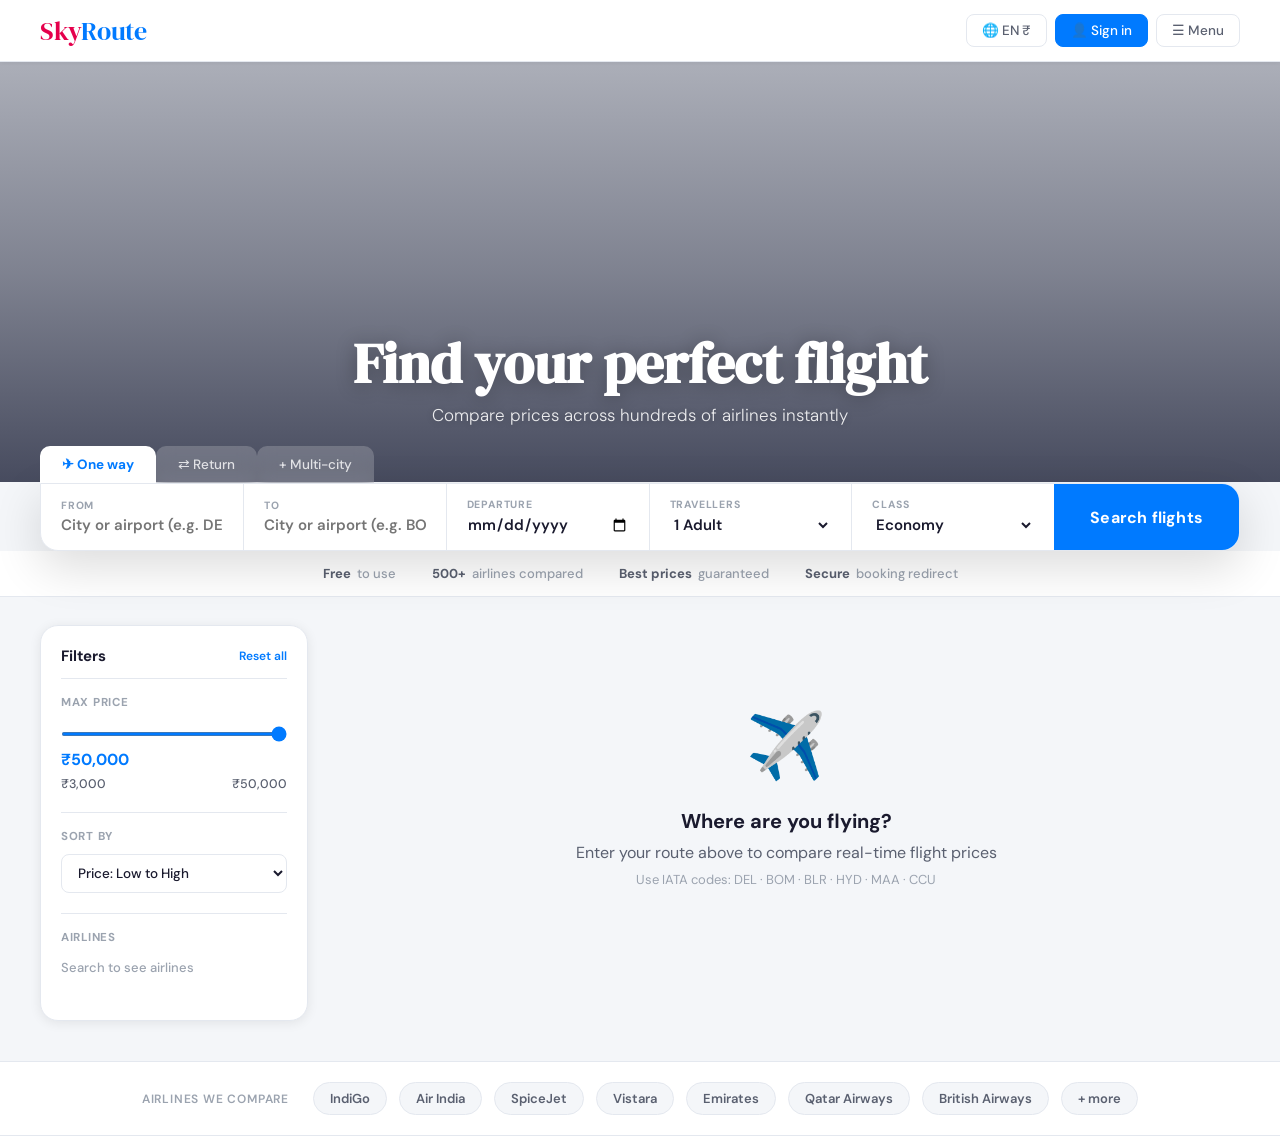
==== commit bcfdc4a5: "Update index.html" ====
--- a/index.html
+++ b/index.html
@@ -87,10 +87,10 @@
 
 <!-- TRUST BAR -->
 <div class="trust-bar">
-  <span>✅ <strong>Free</strong> to use</span>
-  <span>🔍 <strong>500+</strong> airlines compared</span>
-  <span>💰 <strong>Best prices</strong> guaranteed</span>
-  <span>🔒 <strong>Secure</strong> booking redirect</span>
+  <span> <strong>Free</strong> to use</span>
+  <span> <strong>500+</strong> airlines compared</span>
+  <span> <strong>Best prices</strong> guaranteed</span>
+  <span> <strong>Secure</strong> booking redirect</span>
 </div>
 
 <!-- MAIN LAYOUT -->
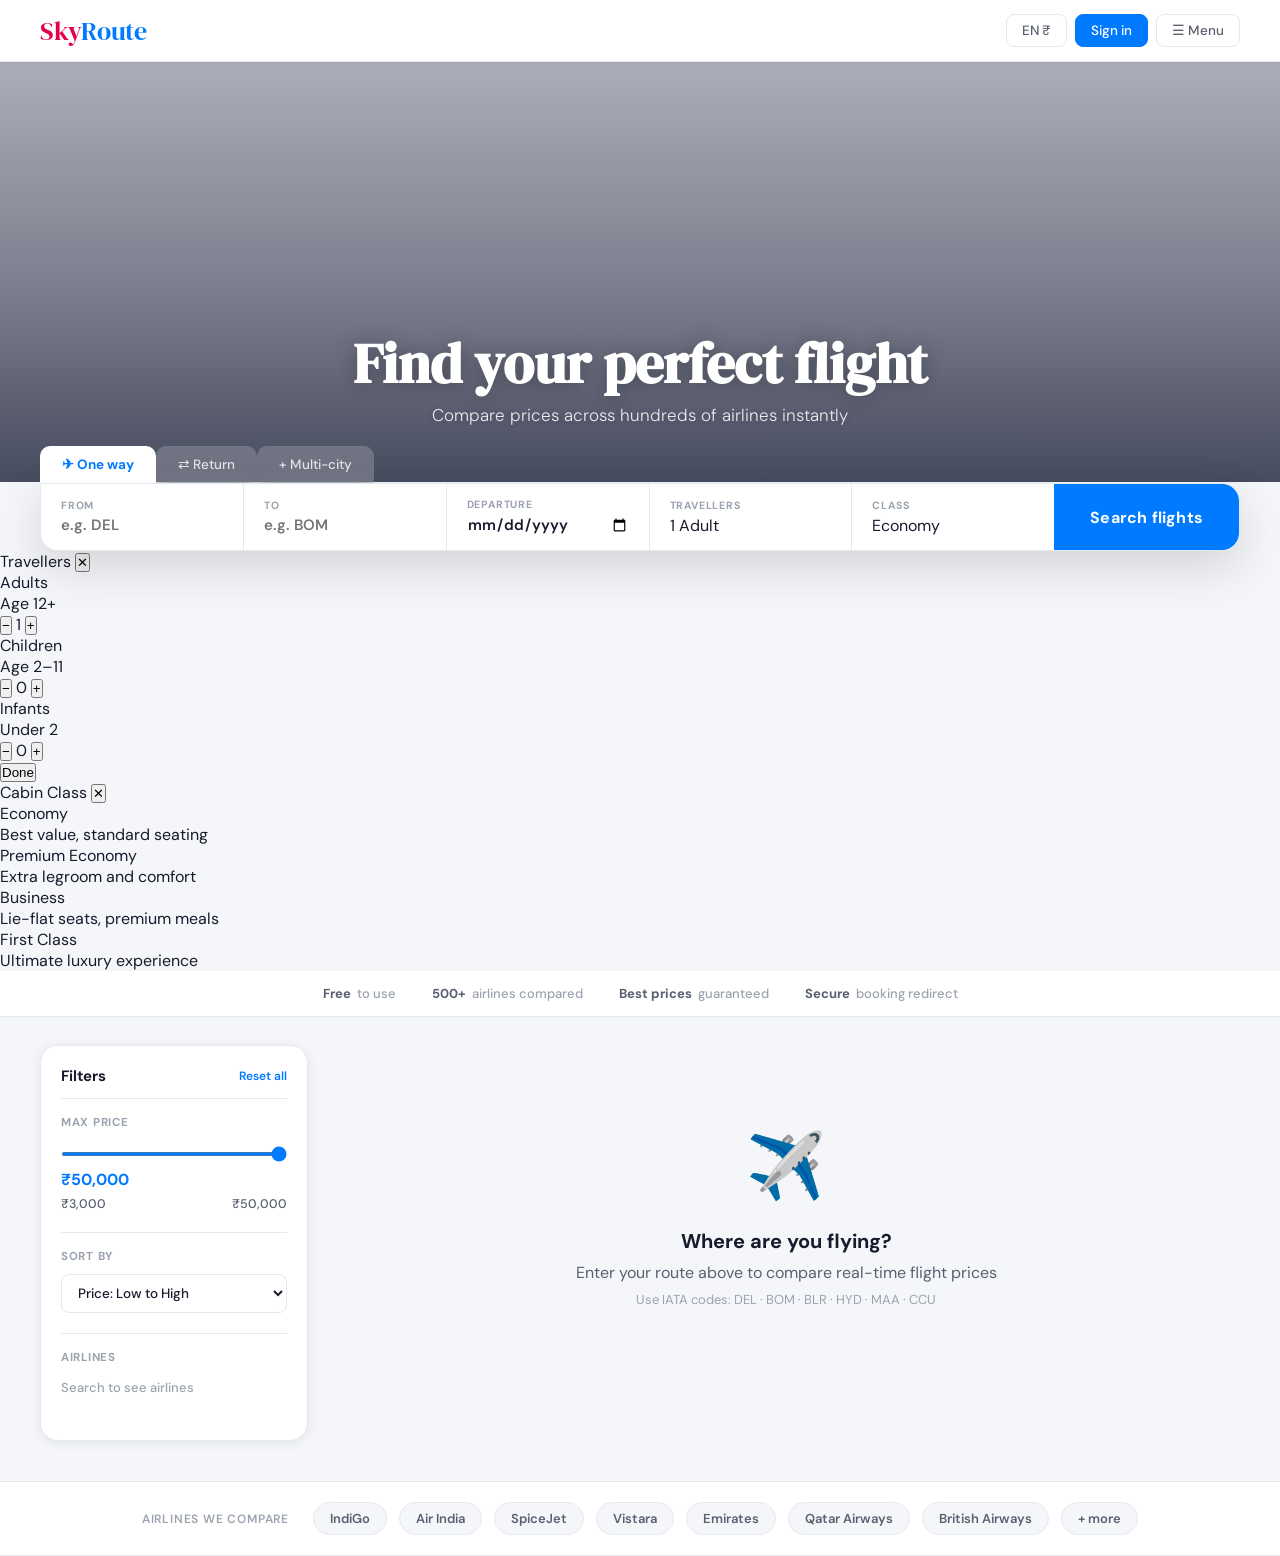
==== commit 2a8b3c09: "Update index.html" ====
--- a/index.html
+++ b/index.html
@@ -13,7 +13,7 @@
   <div class="logo"><span class="red">Sky</span><span class="blue">Route</span></div>
   <div class="header-right">
     <div class="lang-section">
-      <button class="header-btn" id="langToggleBtn">🌐 EN ₹</button>
+      <button class="header-btn" id="langToggleBtn"> EN ₹</button>
       <div class="lang-dropdown" id="langDropdown">
         <a href="#" class="active" onclick="setLang('EN ₹')">🇮🇳 English · INR</a>
         <a href="#" onclick="setLang('HI ₹')">🇮🇳 हिंदी · INR</a>
@@ -22,7 +22,7 @@
         <a href="#" onclick="setLang('EN €')">🇪🇺 English · EUR</a>
       </div>
     </div>
-    <button class="header-btn primary" onclick="location.href='signin.html'">👤 Sign in</button>
+    <button class="header-btn primary" onclick="location.href='signin.html'">Sign in</button>
     <div class="menu-section">
       <button class="header-btn" id="menuToggleBtn">☰ Menu</button>
       <div class="menu-dropdown" id="menuDropdown">
@@ -46,42 +46,152 @@
 <!-- SEARCH BAR -->
 <div class="search-wrapper">
   <div class="search-tabs">
-    <button class="search-tab active" onclick="setTab('oneway')">✈ One way</button>
-    <button class="search-tab" onclick="setTab('return')">⇄ Return</button>
-    <button class="search-tab" onclick="setTab('multi')">+ Multi-city</button>
-  </div>
-  <div class="search-container">
+    <button class="search-tab active" id="tab-oneway" onclick="setTab('oneway')">✈ One way</button>
+    <button class="search-tab" id="tab-return" onclick="setTab('return')">⇄ Return</button>
+    <button class="search-tab" id="tab-multi" onclick="setTab('multi')">+ Multi-city</button>
+  </div>
+
+  <!-- ONE WAY -->
+  <div class="search-container" id="form-oneway">
     <div class="search-item">
       <span class="label">From</span>
-      <input id="dep" placeholder="City or airport (e.g. DEL)">
+      <input id="dep" placeholder="e.g. DEL">
     </div>
     <div class="search-item">
       <span class="label">To</span>
-      <input id="arr" placeholder="City or airport (e.g. BOM)">
+      <input id="arr" placeholder="e.g. BOM">
     </div>
     <div class="search-item">
       <span class="label">Departure</span>
       <input type="date" id="dateInput">
     </div>
-    <div class="search-item">
+    <div class="search-item traveller-item" onclick="openTravellerPicker('ow')">
       <span class="label">Travellers</span>
-      <select>
-        <option>1 Adult</option>
-        <option>2 Adults</option>
-        <option>1 Adult, 1 Child</option>
-        <option>Family (2+2)</option>
-      </select>
-    </div>
-    <div class="search-item">
+      <span class="traveller-display" id="ow-traveller-display">1 Adult</span>
+    </div>
+    <div class="search-item class-item" onclick="openClassPicker('ow')">
       <span class="label">Class</span>
-      <select>
-        <option>Economy</option>
-        <option>Premium Economy</option>
-        <option>Business</option>
-        <option>First Class</option>
-      </select>
+      <span class="class-display" id="ow-class-display">Economy</span>
     </div>
     <button class="search-btn" onclick="searchFlights()">Search flights</button>
+  </div>
+
+  <!-- RETURN -->
+  <div class="search-container" id="form-return" style="display:none">
+    <div class="search-item">
+      <span class="label">From</span>
+      <input id="ret-dep" placeholder="e.g. DEL">
+    </div>
+    <div class="search-item">
+      <span class="label">To</span>
+      <input id="ret-arr" placeholder="e.g. BOM">
+    </div>
+    <div class="search-item">
+      <span class="label">Departure</span>
+      <input type="date" id="ret-date">
+    </div>
+    <div class="search-item">
+      <span class="label">Return</span>
+      <input type="date" id="ret-return-date">
+    </div>
+    <div class="search-item traveller-item" onclick="openTravellerPicker('ret')">
+      <span class="label">Travellers</span>
+      <span class="traveller-display" id="ret-traveller-display">1 Adult</span>
+    </div>
+    <div class="search-item class-item" onclick="openClassPicker('ret')">
+      <span class="label">Class</span>
+      <span class="class-display" id="ret-class-display">Economy</span>
+    </div>
+    <button class="search-btn" onclick="searchReturn()">Search flights</button>
+  </div>
+
+  <!-- MULTI-CITY -->
+  <div id="form-multi" style="display:none">
+    <div id="multiRows"></div>
+    <div style="display:flex;gap:12px;margin-top:12px;padding:0 2px">
+      <div class="search-item traveller-item" onclick="openTravellerPicker('multi')"
+        style="background:white;border:1px solid #e4e8ef;border-radius:12px;flex:0 0 auto;padding:12px 18px;cursor:pointer">
+        <span class="label">Travellers</span>
+        <span class="traveller-display" id="multi-traveller-display">1 Adult</span>
+      </div>
+      <div class="search-item class-item" onclick="openClassPicker('multi')"
+        style="background:white;border:1px solid #e4e8ef;border-radius:12px;flex:0 0 auto;padding:12px 18px;cursor:pointer">
+        <span class="label">Class</span>
+        <span class="class-display" id="multi-class-display">Economy</span>
+      </div>
+      <button class="search-btn" style="flex:1;border-radius:12px;padding:16px" onclick="searchMulti()">Search all flights</button>
+      <button onclick="addMultiRow()" style="background:white;border:1.5px solid #e4e8ef;color:#007aff;font-family:'DM Sans',sans-serif;font-weight:700;font-size:14px;padding:14px 22px;border-radius:12px;cursor:pointer;white-space:nowrap">+ Add flight</button>
+    </div>
+  </div>
+</div>
+
+<!-- TRAVELLER PICKER POPUP -->
+<div id="travellerPickerOverlay" class="picker-overlay" onclick="closeTravellerPicker()"></div>
+<div id="travellerPicker" class="picker-popup">
+  <div class="picker-header">
+    <span>Travellers</span>
+    <button onclick="closeTravellerPicker()">✕</button>
+  </div>
+  <div class="picker-row">
+    <div>
+      <div class="picker-label">Adults</div>
+      <div class="picker-sub">Age 12+</div>
+    </div>
+    <div class="counter">
+      <button onclick="changeCount('adults',-1)">−</button>
+      <span id="adults-count">1</span>
+      <button onclick="changeCount('adults',1)">+</button>
+    </div>
+  </div>
+  <div class="picker-row">
+    <div>
+      <div class="picker-label">Children</div>
+      <div class="picker-sub">Age 2–11</div>
+    </div>
+    <div class="counter">
+      <button onclick="changeCount('children',-1)">−</button>
+      <span id="children-count">0</span>
+      <button onclick="changeCount('children',1)">+</button>
+    </div>
+  </div>
+  <div class="picker-row">
+    <div>
+      <div class="picker-label">Infants</div>
+      <div class="picker-sub">Under 2</div>
+    </div>
+    <div class="counter">
+      <button onclick="changeCount('infants',-1)">−</button>
+      <span id="infants-count">0</span>
+      <button onclick="changeCount('infants',1)">+</button>
+    </div>
+  </div>
+  <button class="picker-done" onclick="closeTravellerPicker()">Done</button>
+</div>
+
+<!-- CLASS PICKER POPUP -->
+<div id="classPickerOverlay" class="picker-overlay" onclick="closeClassPicker()"></div>
+<div id="classPicker" class="picker-popup">
+  <div class="picker-header">
+    <span>Cabin Class</span>
+    <button onclick="closeClassPicker()">✕</button>
+  </div>
+  <div id="classOptions">
+    <div class="class-option active" onclick="selectClass('Economy')">
+      <div class="class-name">Economy</div>
+      <div class="class-desc">Best value, standard seating</div>
+    </div>
+    <div class="class-option" onclick="selectClass('Premium Economy')">
+      <div class="class-name">Premium Economy</div>
+      <div class="class-desc">Extra legroom and comfort</div>
+    </div>
+    <div class="class-option" onclick="selectClass('Business')">
+      <div class="class-name">Business</div>
+      <div class="class-desc">Lie-flat seats, premium meals</div>
+    </div>
+    <div class="class-option" onclick="selectClass('First Class')">
+      <div class="class-name">First Class</div>
+      <div class="class-desc">Ultimate luxury experience</div>
+    </div>
   </div>
 </div>
 
@@ -95,23 +205,18 @@
 
 <!-- MAIN LAYOUT -->
 <div class="main-layout">
-
-  <!-- FILTERS -->
   <div class="filters">
     <div class="filter-title">
       Filters
       <button onclick="resetFilters()">Reset all</button>
     </div>
-
     <div class="filter-section">
       <div class="filter-section-title">Max Price</div>
       <input type="range" min="3000" max="50000" value="50000" id="priceRange" step="500">
       <span id="priceValue">₹50,000</span>
       <div class="price-labels"><span>₹3,000</span><span>₹50,000</span></div>
     </div>
-
     <hr class="filter-divider">
-
     <div class="filter-section">
       <div class="filter-section-title">Sort By</div>
       <select id="sortFilter" onchange="setSortPill(this.value)">
@@ -119,9 +224,7 @@
         <option value="high">Price: High to Low</option>
       </select>
     </div>
-
     <hr class="filter-divider">
-
     <div class="filter-section">
       <div class="filter-section-title">Airlines</div>
       <div id="airlineContainer">
@@ -130,10 +233,7 @@
     </div>
   </div>
 
-  <!-- RESULTS -->
   <div class="results-col">
-
-    <!-- TOP BAR -->
     <div class="results-topbar" id="summaryBar" style="display:none">
       <div class="results-count">
         <span id="routeText" style="font-weight:700;color:#1a1a2e"></span>
@@ -146,7 +246,6 @@
       </div>
     </div>
 
-    <!-- FLIGHT RESULTS -->
     <div id="results">
       <div class="empty-state" style="border:none;background:transparent">
         <div style="font-size:64px;margin-bottom:20px">✈️</div>
@@ -155,7 +254,6 @@
         <p style="margin-top:6px;font-size:13px;color:#9ba3af">Use IATA codes: DEL · BOM · BLR · HYD · MAA · CCU</p>
       </div>
     </div>
-
   </div>
 </div>
 
